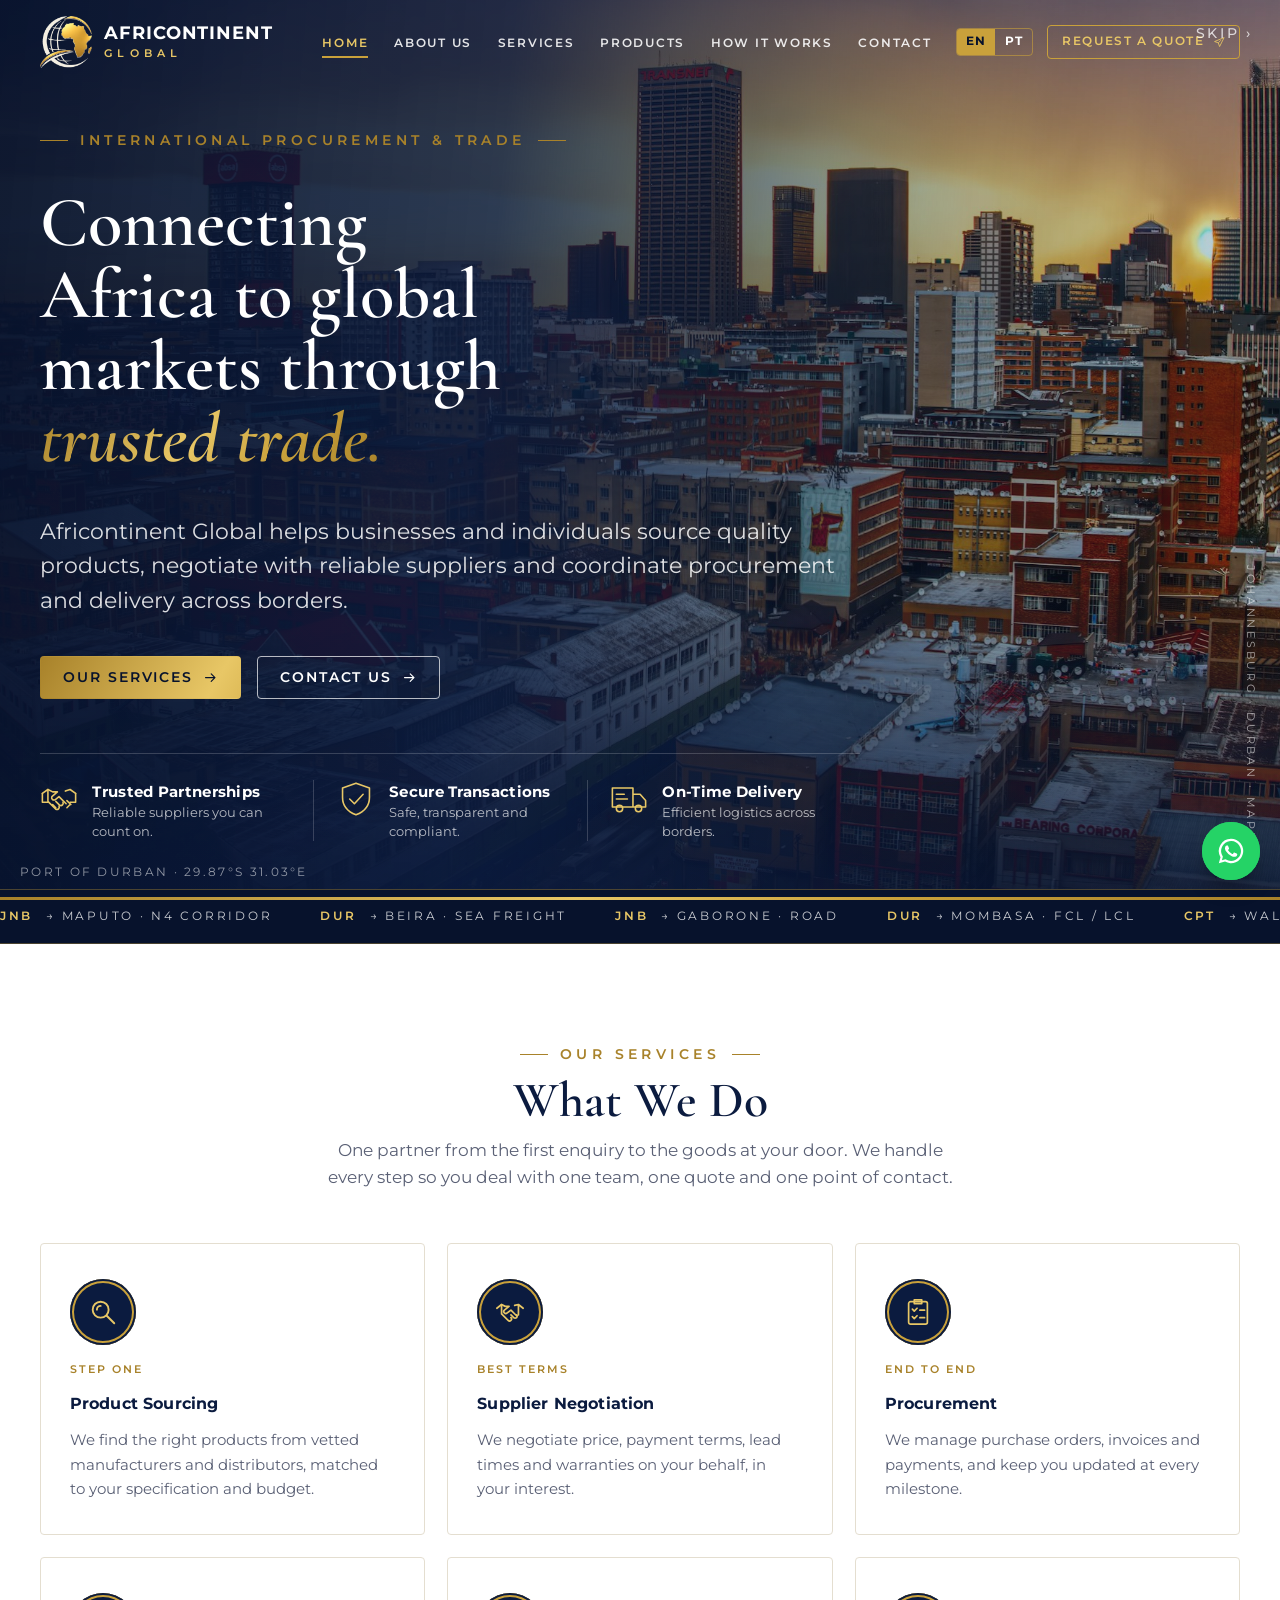
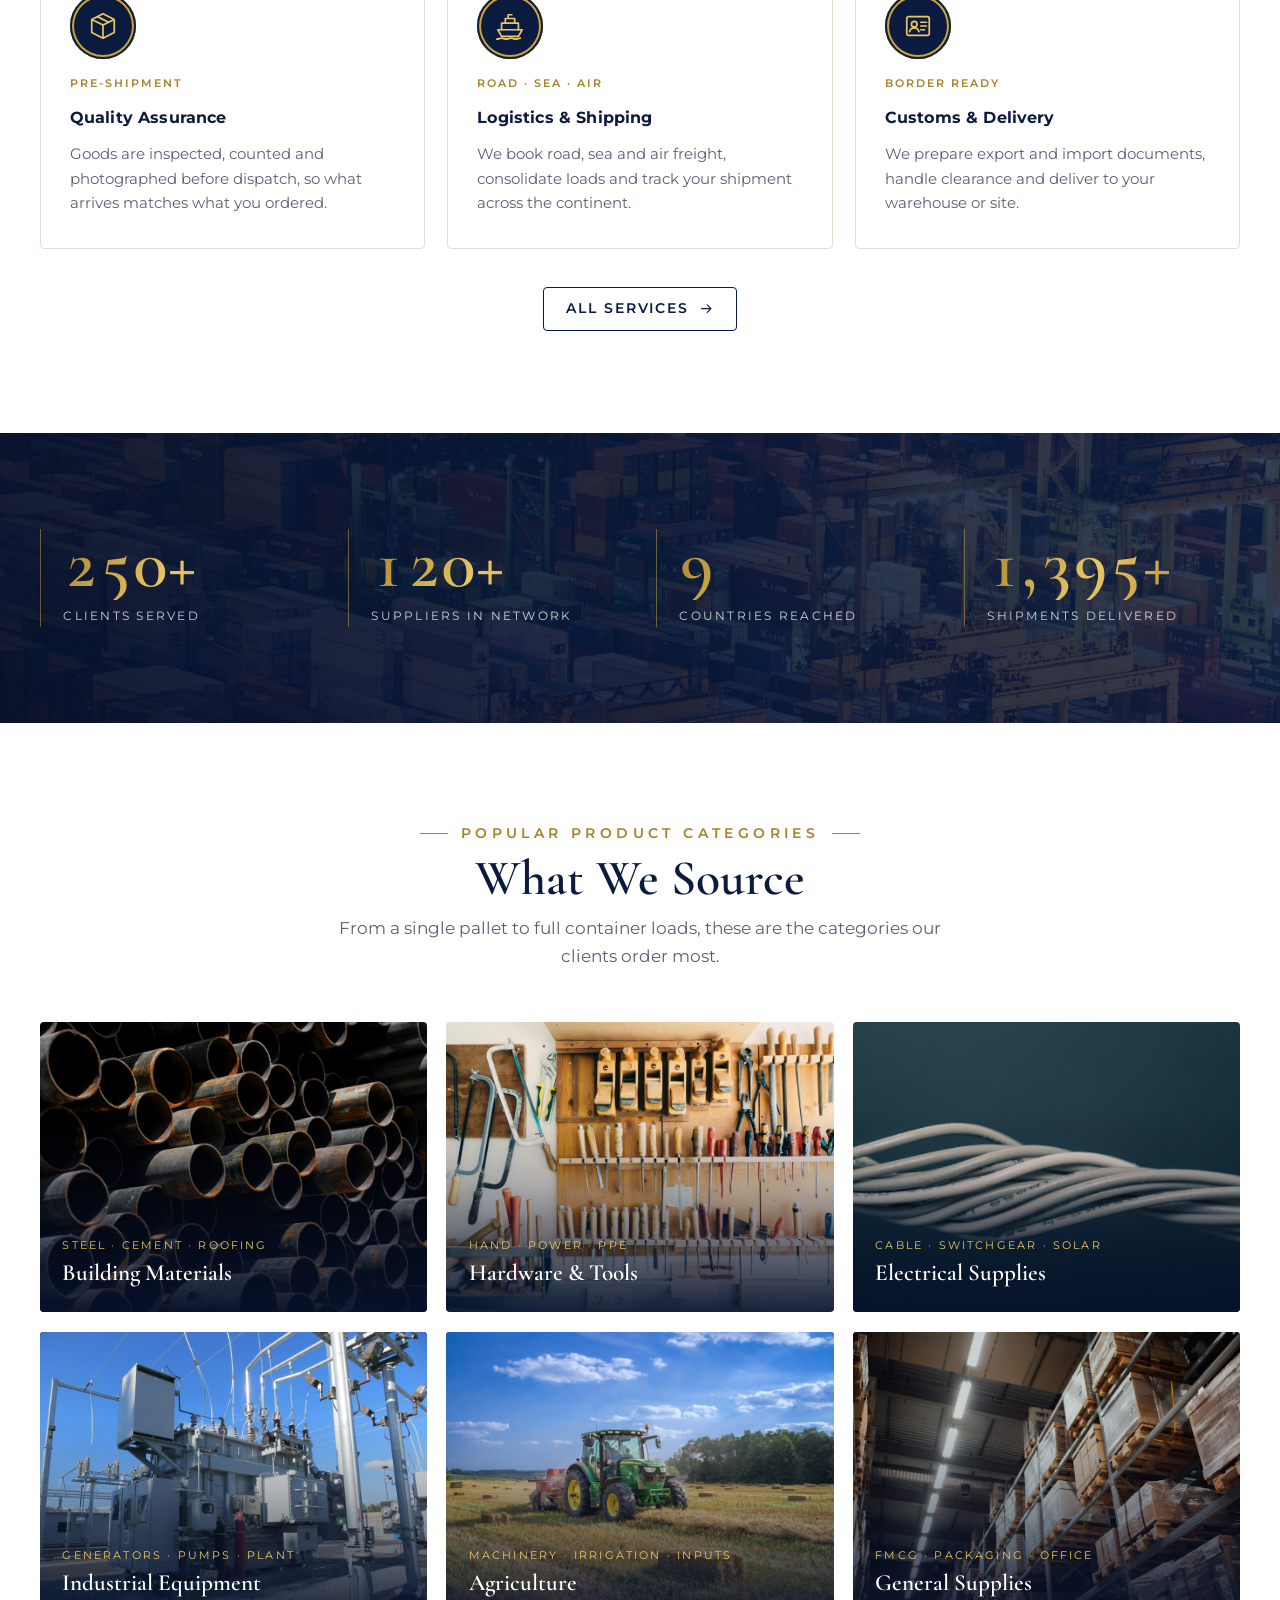
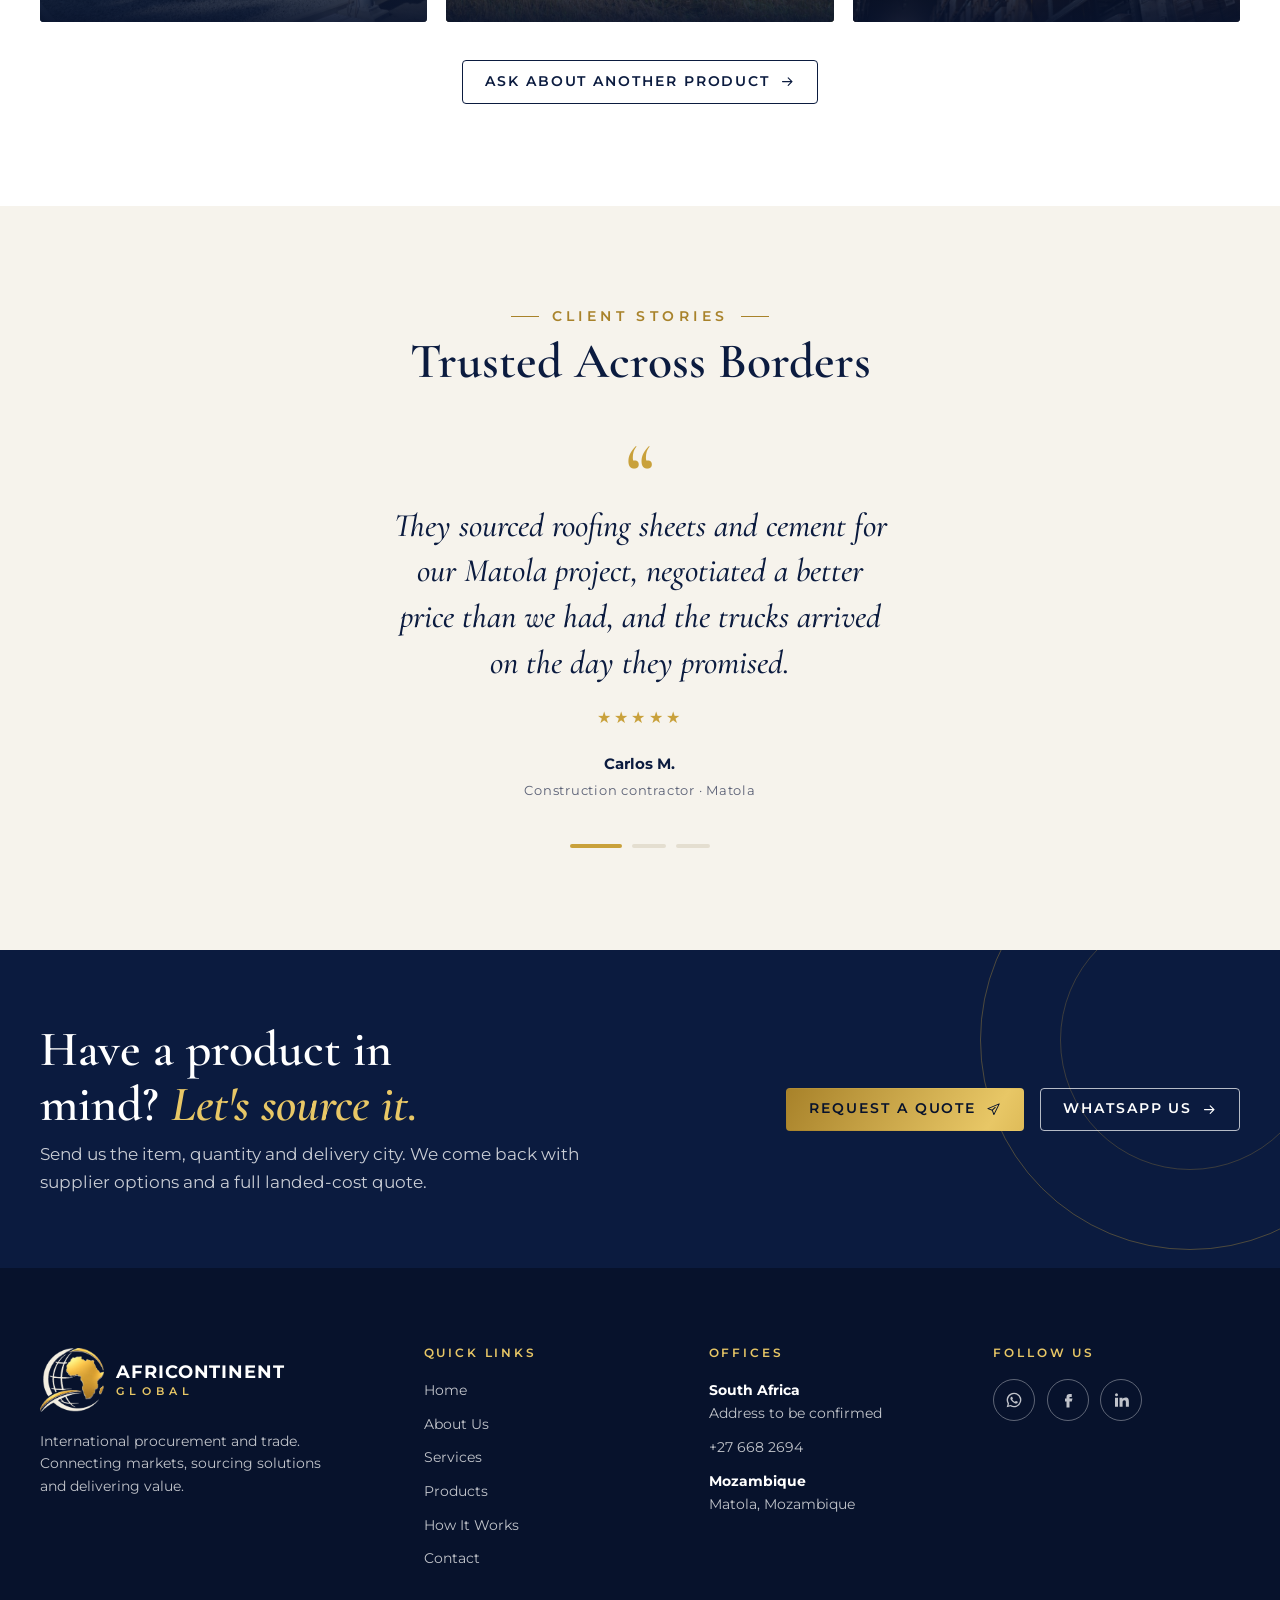
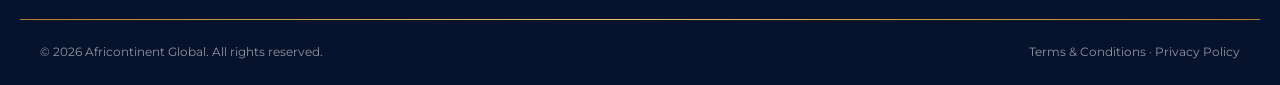
==== index.html @ f53b8ca2 "Initial commit" ====
<!DOCTYPE html>
<html lang="en">
<head>
<meta charset="utf-8">
<meta name="viewport" content="width=device-width, initial-scale=1, viewport-fit=cover">
<title>Africontinent Global | International Procurement & Trade</title>
<meta name="description" content="Africontinent Global – international procurement and trade. We source, negotiate, ship and clear goods across Africa.">
<meta property="og:title" content="Africontinent Global | International Procurement & Trade">
<meta property="og:description" content="Africontinent Global – international procurement and trade. We source, negotiate, ship and clear goods across Africa.">
<meta property="og:image" content="assets/africontinent-logo-full.png">
<meta name="theme-color" content="#0B1B3F">
<link rel="icon" type="image/png" href="assets/globe.png">
<link rel="preconnect" href="https://fonts.googleapis.com"><link rel="preconnect" href="https://fonts.gstatic.com" crossorigin><link rel="stylesheet" href="https://fonts.googleapis.com/css2?family=Cormorant+Garamond:ital,wght@0,500;0,600;0,700;1,500;1,600&family=Montserrat:wght@400;500;600;700&display=swap">
<link rel="stylesheet" href="css/style.css">
</head>
<body>
<!-- ICON SPRITE -->
<svg width="0" height="0" style="position:absolute" aria-hidden="true">
  <defs>
    <symbol id="i-arrow" viewBox="0 0 24 24" fill="none" stroke="currentColor" stroke-width="1.8" stroke-linecap="round" stroke-linejoin="round"><path d="M4 12h15M13 6l6 6-6 6"/></symbol>
    <symbol id="i-send" viewBox="0 0 24 24" fill="none" stroke="currentColor" stroke-width="1.6" stroke-linejoin="round"><path d="M21 3 3 10.5l7 2.5 2.5 7L21 3Z"/><path d="m10 13 5-5"/></symbol>
    <symbol id="i-handshake" viewBox="0 0 48 48" fill="none" stroke="currentColor" stroke-width="2" stroke-linecap="round" stroke-linejoin="round"><path d="M3 17l7-5 6 3h6l-7 6a3 3 0 0 0 4 4l5-4 9 9"/><path d="M45 17l-7-5-6 2"/><path d="M38 31l-4 4M34 26l5 5M10 12v15l10 10a3 3 0 0 0 4-4M16 31l4 4M20 27l5 5a3 3 0 0 0 4-4"/><path d="M3 17v11h7M45 17v11h-7"/></symbol>
    <symbol id="i-shield" viewBox="0 0 48 48" fill="none" stroke="currentColor" stroke-width="2" stroke-linecap="round" stroke-linejoin="round"><path d="M24 4 7 10v12c0 11 7 18 17 22 10-4 17-11 17-22V10L24 4Z"/><path d="m16 24 6 6 11-12"/></symbol>
    <symbol id="i-truck" viewBox="0 0 48 48" fill="none" stroke="currentColor" stroke-width="2" stroke-linecap="round" stroke-linejoin="round"><path d="M3 10h26v24H3zM29 18h9l7 8v8h-16"/><circle cx="12" cy="36" r="4"/><circle cx="36" cy="36" r="4"/><path d="M8 18h10M8 24h14"/></symbol>
    <symbol id="i-search" viewBox="0 0 32 32" fill="none" stroke="currentColor" stroke-width="2" stroke-linecap="round"><circle cx="13.5" cy="13.5" r="8.5"/><path d="m20 20 8 8"/><path d="M9.5 13.5a4 4 0 0 1 4-4"/></symbol>
    <symbol id="i-deal" viewBox="0 0 32 32" fill="none" stroke="currentColor" stroke-width="1.8" stroke-linecap="round" stroke-linejoin="round"><path d="M2 12l5-4 4 2h4l-5 4a2 2 0 0 0 3 3l4-3 6 6"/><path d="M30 12l-5-4-4 1M7 8v10l7 7a2 2 0 0 0 3-3M17 19l3 3a2 2 0 0 0 3-3M25 8v11"/></symbol>
    <symbol id="i-clipboard" viewBox="0 0 32 32" fill="none" stroke="currentColor" stroke-width="1.8" stroke-linecap="round" stroke-linejoin="round"><rect x="6" y="5" width="20" height="24" rx="2"/><path d="M12 3h8v4h-8zM10 13l2 2 3-3M10 21l2 2 3-3M18 14h5M18 22h5"/></symbol>
    <symbol id="i-box" viewBox="0 0 32 32" fill="none" stroke="currentColor" stroke-width="1.8" stroke-linejoin="round"><path d="M16 3 4 9v14l12 6 12-6V9L16 3Z"/><path d="M4 9l12 6 12-6M16 15v14M10 6l12 6"/></symbol>
    <symbol id="i-ship" viewBox="0 0 32 32" fill="none" stroke="currentColor" stroke-width="1.8" stroke-linecap="round" stroke-linejoin="round"><path d="M3 20h26l-4 7H7l-4-7Z"/><path d="M7 20v-7h18v7M11 13V8h10v5M14 8V4h4"/><path d="M2 30c2 0 3-1 5-1s3 1 5 1 3-1 5-1 3 1 5 1 3-1 5-1"/></symbol>
    <symbol id="i-customs" viewBox="0 0 32 32" fill="none" stroke="currentColor" stroke-width="1.8" stroke-linecap="round" stroke-linejoin="round"><rect x="4" y="6" width="24" height="20" rx="2"/><circle cx="12" cy="14" r="3"/><path d="M7 22c1-3 3-4 5-4s4 1 5 4M19 12h6M19 16h6M19 20h4"/></symbol>
    <symbol id="i-chat" viewBox="0 0 32 32" fill="none" stroke="currentColor" stroke-width="1.8" stroke-linejoin="round"><path d="M5 6h22v15H14l-6 5v-5H5z"/><circle cx="11" cy="13.5" r="1" fill="currentColor"/><circle cx="16" cy="13.5" r="1" fill="currentColor"/><circle cx="21" cy="13.5" r="1" fill="currentColor"/></symbol>
    <symbol id="i-check" viewBox="0 0 32 32" fill="none" stroke="currentColor" stroke-width="1.8" stroke-linecap="round" stroke-linejoin="round"><path d="M16 3 4 9v14l12 6 12-6V9L16 3Z"/><path d="M4 9l12 6 12-6M16 15v14"/><circle cx="24" cy="24" r="5" fill="#0B1B3F"/><path d="m21.5 24 2 2 3-3.5"/></symbol>
    <symbol id="i-pin" viewBox="0 0 32 32" fill="none" stroke="currentColor" stroke-width="1.8" stroke-linejoin="round"><path d="M16 29s-9-8.5-9-16a9 9 0 0 1 18 0c0 7.5-9 16-9 16Z"/><circle cx="16" cy="13" r="3.5"/></symbol>
    <symbol id="i-people" viewBox="0 0 32 32" fill="none" stroke="currentColor" stroke-width="1.8" stroke-linecap="round"><circle cx="11" cy="11" r="4"/><circle cx="22" cy="12" r="3"/><path d="M3 26c1-5 4-7 8-7s7 2 8 7M19 19c4 0 7 2 8 6"/></symbol>
    <symbol id="i-globe" viewBox="0 0 32 32" fill="none" stroke="currentColor" stroke-width="1.8"><circle cx="16" cy="16" r="12"/><path d="M4 16h24M16 4c4 4 5 8 5 12s-1 8-5 12c-4-4-5-8-5-12s1-8 5-12Z"/></symbol>
    <symbol id="i-award" viewBox="0 0 32 32" fill="none" stroke="currentColor" stroke-width="1.8" stroke-linejoin="round"><circle cx="16" cy="12" r="8"/><path d="m11 18-3 11 8-4 8 4-3-11"/><path d="m13 12 2 2 4-4"/></symbol>
    <symbol id="i-phone" viewBox="0 0 32 32" fill="none" stroke="currentColor" stroke-width="1.8" stroke-linejoin="round"><path d="M7 4h5l2 7-3 2a16 16 0 0 0 8 8l2-3 7 2v5a3 3 0 0 1-3 3C14 28 4 18 4 7a3 3 0 0 1 3-3Z"/></symbol>
    <symbol id="i-mail" viewBox="0 0 32 32" fill="none" stroke="currentColor" stroke-width="1.8" stroke-linejoin="round"><rect x="4" y="7" width="24" height="18" rx="2"/><path d="m4 9 12 9 12-9"/></symbol>
    <symbol id="i-up" viewBox="0 0 24 24" fill="none" stroke="currentColor" stroke-width="2" stroke-linecap="round" stroke-linejoin="round"><path d="M12 19V5M6 11l6-6 6 6"/></symbol>
    <symbol id="i-wa" viewBox="0 0 32 32" fill="currentColor"><path d="M16 3a13 13 0 0 0-11.2 19.6L3 29l6.6-1.7A13 13 0 1 0 16 3Zm0 23.6a10.6 10.6 0 0 1-5.4-1.5l-.4-.2-3.9 1 1-3.8-.2-.4A10.6 10.6 0 1 1 16 26.6Zm5.8-7.9c-.3-.2-1.9-.9-2.2-1s-.5-.2-.7.2-.8 1-1 1.2-.4.2-.7 0a8.7 8.7 0 0 1-4.3-3.8c-.3-.6.3-.5 1-1.7.1-.2 0-.4 0-.6l-1-2.4c-.3-.6-.5-.5-.7-.5h-.6a1.2 1.2 0 0 0-.9.4 3.6 3.6 0 0 0-1.1 2.7 6.3 6.3 0 0 0 1.3 3.3 14.4 14.4 0 0 0 5.5 4.9c2 .9 2.8.9 3.9.8a3.3 3.3 0 0 0 2.1-1.5 2.7 2.7 0 0 0 .2-1.5c-.1-.2-.3-.3-.6-.5Z"/></symbol>
    <symbol id="i-fb" viewBox="0 0 24 24" fill="currentColor"><path d="M14 8h3V4h-3a4 4 0 0 0-4 4v2H8v4h2v8h4v-8h3l1-4h-4V8.5c0-.3.2-.5.5-.5Z"/></symbol>
    <symbol id="i-in" viewBox="0 0 24 24" fill="currentColor"><path d="M4 9h4v12H4zM6 3a2 2 0 1 1 0 4 2 2 0 0 1 0-4Zm4 6h4v1.7c.6-1 2-2 4-2 4 0 4.5 2.6 4.5 6V21h-4v-5.6c0-1.4 0-3.2-2-3.2s-2.4 1.5-2.4 3.1V21h-4z"/></symbol>
  </defs>
</svg>

<!-- =================== 1. WELCOME INTRO =================== -->
<div class="intro" id="intro" role="dialog" aria-label="Welcome to Africontinent Global">
  <div class="intro-panel left" aria-hidden="true">
    <div class="photo"><img src="assets/images/intro-cargo-ship-dusk.jpg" alt=""></div>
  </div>
  <div class="intro-panel right" aria-hidden="true">
    <div class="photo"><img src="assets/images/intro-cargo-ship-dusk.jpg" alt=""></div>
  </div>

  <button class="intro-skip" id="introSkip" type="button">Skip ›</button>

  <div class="intro-content">
    <img class="intro-emblem" src="assets/globe-light.png" alt="Africontinent Global emblem">
    <div class="intro-word" id="introWord" aria-label="Africontinent">AFRICONTINENT</div>
    <div class="intro-global"><b>GLOBAL</b></div>
    <p class="intro-tag">Connecting Markets<i>|</i>Sourcing Solutions<i>|</i>Delivering Value</p>
    <button class="btn btn-gold" id="introEnter" type="button"><span data-i18n="enter">Enter Site</span><svg><use href="#i-arrow"/></svg></button>
  </div>

  <div class="intro-meta">Port of Durban · 29.87°S 31.03°E</div>
  <div class="intro-progress"><span></span></div>
</div>

<!-- =================== 2. HEADER =================== -->
<header class="site-header" id="header">
  <div class="wrap nav">
    <a class="brand" href="index.html" aria-label="Africontinent Global home">
      <img src="assets/globe-light.png" alt="">
      <span class="brand-text"><strong>AFRICONTINENT</strong><small>GLOBAL</small></span>
    </a>
    <ul class="nav-links">
      <li><a href="index.html" data-i18n="nav_home">Home</a></li>
      <li><a href="about.html" data-i18n="nav_about">About Us</a></li>
      <li><a href="services.html" data-i18n="nav_services">Services</a></li>
      <li><a href="products.html" data-i18n="nav_products">Products</a></li>
      <li><a href="how-it-works.html" data-i18n="nav_how">How It Works</a></li>
      <li><a href="contact.html" data-i18n="nav_contact">Contact</a></li>
    </ul>
    <div class="nav-actions">
      <div class="lang" role="group" aria-label="Language">
        <button type="button" class="on" data-lang="en">EN</button>
        <button type="button" data-lang="pt">PT</button>
      </div>
      <a href="contact.html" class="btn btn-outline-gold btn-quote"><span data-i18n="quote">Request a Quote</span><svg><use href="#i-send"/></svg></a>
      <button class="burger" id="burger" type="button" aria-label="Open menu" aria-expanded="false" aria-controls="mobileMenu"><span></span><span></span><span></span></button>
    </div>
  </div>
</header>

<nav class="mobile-menu" id="mobileMenu" aria-label="Mobile">
  <ul>
    <li><a href="index.html" data-i18n="nav_home">Home</a></li>
    <li><a href="about.html" data-i18n="nav_about">About Us</a></li>
    <li><a href="services.html" data-i18n="nav_services">Services</a></li>
    <li><a href="products.html" data-i18n="nav_products">Products</a></li>
    <li><a href="how-it-works.html" data-i18n="nav_how">How It Works</a></li>
    <li><a href="contact.html" data-i18n="nav_contact">Contact</a></li>
  </ul>
  <div class="mm-foot">
    <div class="lang" role="group" aria-label="Language">
      <button type="button" class="on" data-lang="en">EN</button>
      <button type="button" data-lang="pt">PT</button>
    </div>
    <a href="contact.html" class="btn btn-gold"><span data-i18n="quote">Request a Quote</span><svg><use href="#i-send"/></svg></a>
  </div>
</nav>

<main>
<!-- =================== 3. HERO =================== -->
<section class="hero" id="home">
  <div class="hero-bg photo"><img id="heroImg" src="assets/images/johannesburg-skyline.jpg" alt="Johannesburg skyline at golden hour" fetchpriority="high"></div>
  <div class="wrap hero-inner">
    <span class="eyebrow reveal" data-i18n="hero_eyebrow">International Procurement &amp; Trade</span>
    <h1 class="reveal" data-i18n-html="hero_title">Connecting Africa to global markets through <em>trusted trade.</em></h1>
    <p class="hero-lede reveal" data-i18n="hero_lede">Africontinent Global helps businesses and individuals source quality products, negotiate with reliable suppliers and coordinate procurement and delivery across borders.</p>
    <div class="hero-cta reveal">
      <a href="services.html" class="btn btn-gold"><span data-i18n="btn_services">Our Services</span><svg><use href="#i-arrow"/></svg></a>
      <a href="contact.html" class="btn btn-outline-light"><span data-i18n="btn_contact">Contact Us</span><svg><use href="#i-arrow"/></svg></a>
    </div>
    <div class="trust reveal">
      <div><svg><use href="#i-handshake"/></svg><p><strong data-i18n="t1">Trusted Partnerships</strong><span data-i18n="t1d">Reliable suppliers you can count on.</span></p></div>
      <div><svg><use href="#i-shield"/></svg><p><strong data-i18n="t2">Secure Transactions</strong><span data-i18n="t2d">Safe, transparent and compliant.</span></p></div>
      <div><svg><use href="#i-truck"/></svg><p><strong data-i18n="t3">On-Time Delivery</strong><span data-i18n="t3d">Efficient logistics across borders.</span></p></div>
    </div>
  </div>
  <div class="hero-coords">Johannesburg · Durban · Maputo</div>
</section>

<div class="ticker" aria-hidden="true">
  <div class="ticker-track">
    <span><b>JNB</b> → Maputo · N4 Corridor</span><span><b>DUR</b> → Beira · Sea freight</span><span><b>JNB</b> → Gaborone · Road</span><span><b>DUR</b> → Mombasa · FCL / LCL</span><span><b>CPT</b> → Walvis Bay · Coastal</span><span><b>JNB</b> → Lusaka · Beitbridge</span><span><b>Incoterms</b> FOB · CIF · DAP · DDP</span>
    <span><b>JNB</b> → Maputo · N4 Corridor</span><span><b>DUR</b> → Beira · Sea freight</span><span><b>JNB</b> → Gaborone · Road</span><span><b>DUR</b> → Mombasa · FCL / LCL</span><span><b>CPT</b> → Walvis Bay · Coastal</span><span><b>JNB</b> → Lusaka · Beitbridge</span><span><b>Incoterms</b> FOB · CIF · DAP · DDP</span>
  </div>
</div>

<!-- =================== 4. SERVICES =================== -->
<section class="section" id="services">
  <div class="wrap">
    <div class="section-head reveal">
      <span class="eyebrow" data-i18n="svc_eyebrow">Our Services</span>
      <h2 data-i18n="svc_title">What We Do</h2>
      <p data-i18n="svc_lede">One partner from the first enquiry to the goods at your door. We handle every step so you deal with one team, one quote and one point of contact.</p>
    </div>
    <div class="services-grid">
      <article class="service reveal"><div class="icon-ring"><svg><use href="#i-search"/></svg></div><span class="tag">Step one</span><h3 data-i18n="s1">Product Sourcing</h3><p data-i18n="s1d">We find the right products from vetted manufacturers and distributors, matched to your specification and budget.</p></article>
      <article class="service reveal"><div class="icon-ring"><svg><use href="#i-deal"/></svg></div><span class="tag">Best terms</span><h3 data-i18n="s2">Supplier Negotiation</h3><p data-i18n="s2d">We negotiate price, payment terms, lead times and warranties on your behalf, in your interest.</p></article>
      <article class="service reveal"><div class="icon-ring"><svg><use href="#i-clipboard"/></svg></div><span class="tag">End to end</span><h3 data-i18n="s3">Procurement</h3><p data-i18n="s3d">We manage purchase orders, invoices and payments, and keep you updated at every milestone.</p></article>
      <article class="service reveal"><div class="icon-ring"><svg><use href="#i-box"/></svg></div><span class="tag">Pre-shipment</span><h3 data-i18n="s4">Quality Assurance</h3><p data-i18n="s4d">Goods are inspected, counted and photographed before dispatch, so what arrives matches what you ordered.</p></article>
      <article class="service reveal"><div class="icon-ring"><svg><use href="#i-ship"/></svg></div><span class="tag">Road · Sea · Air</span><h3 data-i18n="s5">Logistics &amp; Shipping</h3><p data-i18n="s5d">We book road, sea and air freight, consolidate loads and track your shipment across the continent.</p></article>
      <article class="service reveal"><div class="icon-ring"><svg><use href="#i-customs"/></svg></div><span class="tag">Border ready</span><h3 data-i18n="s6">Customs &amp; Delivery</h3><p data-i18n="s6d">We prepare export and import documents, handle clearance and deliver to your warehouse or site.</p></article>
    </div>
  <div class="section-more reveal"><a href="services.html" class="btn btn-outline-navy"><span data-i18n="all_services">All Services</span><svg><use href="#i-arrow"/></svg></a></div>
  </div>
</section>

<!-- =================== 7. STATS =================== -->
<section class="stats on-dark">
  <div class="photo"><img loading="lazy" src="assets/images/aerial-containers.jpg" alt=""></div>
  <div class="wrap stats-grid">
    <div class="stat reveal"><b data-count="250" data-suffix="+">250+</b><span data-i18n="st1">Clients served</span></div>
    <div class="stat reveal"><b data-count="120" data-suffix="+">120+</b><span data-i18n="st2">Suppliers in network</span></div>
    <div class="stat reveal"><b data-count="9">9</b><span data-i18n="st3">Countries reached</span></div>
    <div class="stat reveal"><b data-count="1400" data-suffix="+">1,400+</b><span data-i18n="st4">Shipments delivered</span></div>
  </div>
</section>

<!-- =================== 6. PRODUCTS =================== -->
<section class="section" id="products">
  <div class="wrap">
    <div class="section-head reveal">
      <span class="eyebrow" data-i18n="prod_eyebrow">Popular Product Categories</span>
      <h2 data-i18n="prod_title">What We Source</h2>
      <p data-i18n="prod_lede">From a single pallet to full container loads, these are the categories our clients order most.</p>
    </div>
    <div class="products-grid">
      <a href="contact.html?product=Building+Materials" class="product reveal" data-product="Building Materials"><div class="photo"><img loading="lazy" src="assets/images/building-materials-steel-pipes.jpg" alt="Stack of steel pipes"></div><div class="product-label"><span class="hs">Steel · Cement · Roofing</span><h3 data-i18n="p1">Building Materials</h3><span class="more"><span data-i18n="view">View products</span> →</span></div></a>
      <a href="contact.html?product=Hardware+%26+Tools" class="product reveal" data-product="Hardware &amp; Tools"><div class="photo"><img loading="lazy" src="assets/images/hardware-tools.jpg" alt="Hand tools hanging on a workshop rack"></div><div class="product-label"><span class="hs">Hand · Power · PPE</span><h3 data-i18n="p2">Hardware &amp; Tools</h3><span class="more"><span data-i18n="view">View products</span> →</span></div></a>
      <a href="contact.html?product=Electrical+Supplies" class="product reveal" data-product="Electrical Supplies"><div class="photo"><img loading="lazy" src="assets/images/electrical-cable.jpg" alt="Rolled electrical cable"></div><div class="product-label"><span class="hs">Cable · Switchgear · Solar</span><h3 data-i18n="p3">Electrical Supplies</h3><span class="more"><span data-i18n="view">View products</span> →</span></div></a>
      <a href="contact.html?product=Industrial+Equipment" class="product reveal" data-product="Industrial Equipment"><div class="photo"><img loading="lazy" src="assets/images/industrial-transformer.jpg" alt="Electrical transformer in a substation"></div><div class="product-label"><span class="hs">Generators · Pumps · Plant</span><h3 data-i18n="p4">Industrial Equipment</h3><span class="more"><span data-i18n="view">View products</span> →</span></div></a>
      <a href="contact.html?product=Agriculture" class="product reveal" data-product="Agriculture"><div class="photo"><img loading="lazy" src="assets/images/agriculture-tractor.jpg" alt="Green tractor in a grass field"></div><div class="product-label"><span class="hs">Machinery · Irrigation · Inputs</span><h3 data-i18n="p5">Agriculture</h3><span class="more"><span data-i18n="view">View products</span> →</span></div></a>
      <a href="contact.html?product=General+Supplies" class="product reveal" data-product="General Supplies"><div class="photo"><img loading="lazy" src="assets/images/general-supplies-warehouse.jpg" alt="Cardboard boxes on warehouse racks"></div><div class="product-label"><span class="hs">FMCG · Packaging · Office</span><h3 data-i18n="p6">General Supplies</h3><span class="more"><span data-i18n="view">View products</span> →</span></div></a>
    </div>
    <div class="products-cta reveal"><a href="contact.html" class="btn btn-outline-navy"><span data-i18n="more_products">Ask About Another Product</span><svg><use href="#i-arrow"/></svg></a></div>
  </div>
</section>

<!-- =================== 9. TESTIMONIALS =================== -->
<section class="section testimonials">
  <div class="wrap">
    <div class="section-head reveal">
      <span class="eyebrow" data-i18n="test_eyebrow">Client Stories</span>
      <h2 data-i18n="test_title">Trusted Across Borders</h2>
    </div>
    <div class="slider reveal" id="slider" aria-roledescription="carousel">
      <div class="slides" id="slides">
        <div class="slide"><span class="quote-mark">“</span><blockquote>They sourced roofing sheets and cement for our Matola project, negotiated a better price than we had, and the trucks arrived on the day they promised.</blockquote><span class="stars" aria-label="5 out of 5">★★★★★</span><p class="who"><b>Carlos M.</b><span>Construction contractor · Matola</span></p></div>
        <div class="slide"><span class="quote-mark">“</span><blockquote>Customs used to be our biggest headache. Africontinent handled every document and our generators cleared the border without a single delay.</blockquote><span class="stars" aria-label="5 out of 5">★★★★★</span><p class="who"><b>Thandiwe N.</b><span>Operations manager · Gaborone</span></p></div>
        <div class="slide"><span class="quote-mark">“</span><blockquote>Clear quotes, photos before dispatch and a real person on WhatsApp whenever I asked. That is why we keep ordering through them.</blockquote><span class="stars" aria-label="5 out of 5">★★★★★</span><p class="who"><b>Ana P.</b><span>Retail owner · Maputo</span></p></div>
      </div>
      <div class="dots" id="dots" role="tablist" aria-label="Choose testimonial"></div>
    </div>
  </div>
</section>

<section class="cta-band">
  <div class="wrap cta-inner">
    <div class="reveal">
      <h2 data-i18n-html="cta_t">Have a product in mind? <em>Let's source it.</em></h2>
      <p data-i18n="cta_l">Send us the item, quantity and delivery city. We come back with supplier options and a full landed-cost quote.</p>
    </div>
    <div class="cta-actions reveal">
      <a href="contact.html" class="btn btn-gold"><span data-i18n="quote">Request a Quote</span><svg><use href="#i-send"/></svg></a>
      <a href="https://wa.me/27620054157" target="_blank" rel="noopener" class="btn btn-outline-light"><span>WhatsApp Us</span><svg><use href="#i-arrow"/></svg></a>
    </div>
  </div>
</section>
</main>

<!-- =================== 11. FOOTER =================== -->
<footer class="footer">
  <div class="wrap footer-grid">
    <div class="footer-about">
      <a class="brand" href="index.html"><img src="assets/globe-light.png" alt=""><span class="brand-text"><strong>AFRICONTINENT</strong><small>GLOBAL</small></span></a>
      <p data-i18n="ft_about">International procurement and trade. Connecting markets, sourcing solutions and delivering value.</p>
    </div>
    <div>
      <h4 data-i18n="ft_links">Quick Links</h4>
      <ul><li><a href="index.html" data-i18n="nav_home">Home</a></li><li><a href="about.html" data-i18n="nav_about">About Us</a></li><li><a href="services.html" data-i18n="nav_services">Services</a></li><li><a href="products.html" data-i18n="nav_products">Products</a></li><li><a href="how-it-works.html" data-i18n="nav_how">How It Works</a></li><li><a href="contact.html" data-i18n="nav_contact">Contact</a></li></ul>
    </div>
    <div>
      <h4 data-i18n="ft_offices">Offices</h4>
      <ul><li><b style="color:#fff">South Africa</b><br>Address to be confirmed</li> <li>+27 668 2694</li><li><b style="color:#fff">Mozambique</b><br>Matola, Mozambique</li></ul>
    </div>
    <div>
      <h4 data-i18n="ft_follow">Follow Us</h4>
      <div class="socials">
        <a href="https://wa.me/27620054157" target="_blank" rel="noopener" aria-label="WhatsApp"><svg><use href="#i-wa"/></svg></a>
        <a href="https://facebook.com" target="_blank" rel="noopener" aria-label="Facebook"><svg><use href="#i-fb"/></svg></a>
        <a href="https://linkedin.com" target="_blank" rel="noopener" aria-label="LinkedIn"><svg><use href="#i-in"/></svg></a>
      </div>
    </div>
  </div>
  <div class="wrap footer-bar">
    <span>© 2026 Africontinent Global. All rights reserved.</span>
    <span><a href="index.html">Terms &amp; Conditions</a> · <a href="index.html">Privacy Policy</a></span>
  </div>
</footer>

<a class="wa-float" href="https://wa.me/27716682694" target="_blank" rel="noopener" aria-label="Chat on WhatsApp"><svg><use href="#i-wa"/></svg></a>
<button class="to-top" id="toTop" type="button" aria-label="Back to top"><svg><use href="#i-up"/></svg></button>
<div class="toast" id="toast" role="status" aria-live="polite"><svg><use href="#i-shield"/></svg><span id="toastText">Thank you. Your enquiry is ready.</span></div>

<script src="js/main.js"></script>
</body>
</html>
---- css/style.css ----
/* Layout: full-bleed navy & ivory bands, 1200px content column, gold used as the only accent. */
:root {
  --navy: #0B1B3F;
  --navy-deep: #07122C;
  --navy-soft: #142a5c;
  --gold: #C9A13B;
  --gold-hi: #E8C766;
  --gold-lo: #A8822A;
  --ivory: #F6F3EC;
  --white: #FFFFFF;
  --ink: #1B2440;
  --muted: #5A6075;
  --line: #E4DED0;
  --gold-grad: linear-gradient(120deg, #A8822A 0%, #E8C766 45%, #C9A13B 70%, #A8822A 100%);

  --f-display: "Cormorant Garamond", "Playfair Display", Georgia, "Times New Roman", serif;
  --f-body: "Montserrat", "Segoe UI", Helvetica, Arial, sans-serif;

  --step--1: clamp(0.78rem, 0.75rem + 0.15vw, 0.86rem);
  --step-0: clamp(0.95rem, 0.9rem + 0.2vw, 1.05rem);
  --step-1: clamp(1.15rem, 1.05rem + 0.4vw, 1.35rem);
  --step-2: clamp(1.5rem, 1.25rem + 1vw, 2.1rem);
  --step-3: clamp(2rem, 1.5rem + 2vw, 3.1rem);
  --step-4: clamp(2.5rem, 1.7rem + 3.4vw, 4.6rem);

  --radius: 4px;
  --shadow: 0 18px 40px -22px rgba(7, 18, 44, 0.45);
  --header-h: 84px;
  color-scheme: light;
}

*, *::before, *::after { box-sizing: border-box; }
html { scroll-behavior: smooth; scroll-padding-top: var(--header-h); }
body {
  margin: 0;
  background: var(--white);
  color: var(--ink);
  font-family: var(--f-body);
  font-size: var(--step-0);
  line-height: 1.65;
  -webkit-font-smoothing: antialiased;
  overflow-x: hidden;
}
body.locked { overflow: hidden; }
img { max-width: 100%; display: block; }
a { color: inherit; }
h1, h2, h3 { text-wrap: balance; margin: 0; }
p { margin: 0; }
:focus-visible { outline: 2px solid var(--gold-hi); outline-offset: 3px; }

.wrap {
  width: 100%;
  max-width: 1240px;
  margin-inline: auto;
  padding-left: max(20px, env(safe-area-inset-left, 0px));
  padding-right: max(20px, env(safe-area-inset-right, 0px));
}

/* ---------- Photo layer with graceful fallback ---------- */
.photo { position: relative; overflow: hidden; background: var(--navy-soft) radial-gradient(120% 90% at 70% 20%, #1d3a78 0%, var(--navy) 60%, var(--navy-deep) 100%); }
.photo > img { width: 100%; height: 100%; object-fit: cover; }
.photo > img.failed { visibility: hidden; }

/* ---------- Buttons ---------- */
.btn {
  display: inline-flex; align-items: center; gap: 0.7em;
  padding: 0.95em 1.6em;
  font: 600 var(--step--1)/1 var(--f-body);
  letter-spacing: 0.14em; text-transform: uppercase; text-decoration: none;
  border: 1px solid transparent; border-radius: var(--radius);
  cursor: pointer; position: relative; overflow: hidden;
  transition: transform .25s ease, background-color .25s ease, color .25s ease, border-color .25s ease;
}
.btn svg { width: 1.1em; height: 1.1em; transition: transform .25s ease; }
.btn:hover svg { transform: translateX(4px); }
.btn-gold { background: var(--gold-grad); background-size: 200% 100%; color: var(--navy-deep); }
.btn-gold::after {
  content: ""; position: absolute; inset: 0;
  background: linear-gradient(110deg, transparent 30%, rgba(255,255,255,.55) 50%, transparent 70%);
  transform: translateX(-120%); transition: transform .7s ease;
}
.btn-gold:hover::after { transform: translateX(120%); }
.btn-gold:hover { transform: translateY(-2px); }
.btn-outline-light { border-color: rgba(255,255,255,.7); color: var(--white); background: transparent; }
.btn-outline-light:hover { background: var(--white); color: var(--navy); }
.btn-outline-gold { border-color: var(--gold); color: var(--gold-hi); background: transparent; }
.btn-outline-gold:hover { background: var(--gold); color: var(--navy-deep); }
.btn-outline-navy { border-color: var(--navy); color: var(--navy); background: transparent; }
.btn-outline-navy:hover { background: var(--navy); color: var(--white); }

/* ---------- Eyebrows & section heads ---------- */
.eyebrow {
  display: inline-flex; align-items: center; gap: 0.9em;
  font: 600 var(--step--1)/1.2 var(--f-body);
  letter-spacing: 0.32em; text-transform: uppercase; color: var(--gold-lo);
}
.eyebrow::before, .eyebrow::after { content: ""; width: 28px; height: 1px; background: currentColor; }
.section-head { text-align: center; display: grid; justify-items: center; gap: 0.6rem; margin-bottom: clamp(2rem, 4vw, 3.2rem); }
.section-head h2 { font: 600 var(--step-3)/1.1 var(--f-display); color: var(--navy); }
.section-head p { color: var(--muted); max-width: 58ch; }
.section { padding-block: clamp(4rem, 8vw, 6.5rem); }
.on-dark .eyebrow { color: var(--gold-hi); }
.on-dark h2 { color: var(--white); }

/* =========================================================
   1. WELCOME INTRO
   ========================================================= */
.intro {
  position: fixed; inset: 0; z-index: 200;
  display: grid; place-items: center;
  color: var(--white); text-align: center;
  padding: max(24px, env(safe-area-inset-top, 0px)) max(20px, env(safe-area-inset-right, 0px)) max(24px, env(safe-area-inset-bottom, 0px)) max(20px, env(safe-area-inset-left, 0px));
}
.intro[hidden] { display: none !important; }
.intro-panel { position: absolute; top: 0; bottom: 0; width: 50.5%; overflow: hidden; transition: transform 1.1s cubic-bezier(.77,0,.18,1); }
.intro-panel.left { left: 0; }
.intro-panel.right { right: 0; }
.intro-panel .photo { position: absolute; top: 0; bottom: 0; width: 200vw; max-width: none; }
.intro-panel.left .photo { left: 0; }
.intro-panel.right .photo { right: 0; }
.intro-panel .photo > img { animation: kenburns 9s ease-out forwards; }
.intro-panel .photo::after { content: ""; position: absolute; inset: 0; background: linear-gradient(180deg, rgba(7,18,44,.72) 0%, rgba(7,18,44,.55) 45%, rgba(7,18,44,.92) 100%); }
.intro-panel.right::before { content: ""; position: absolute; left: 0; top: 0; bottom: 0; width: 1px; background: var(--gold-grad); z-index: 2; opacity: 0; transition: opacity .3s; }
.intro.leaving .intro-panel.right::before { opacity: 1; }
.intro.leaving .intro-panel.left { transform: translateX(-101%); }
.intro.leaving .intro-panel.right { transform: translateX(101%); }
.intro.leaving .intro-content { opacity: 0; transform: scale(.96); }
@keyframes kenburns { from { transform: scale(1.16) translate(1%, 1%); } to { transform: scale(1) translate(0, 0); } }

.intro-content { position: relative; z-index: 3; display: grid; justify-items: center; gap: 1.1rem; transition: opacity .5s ease, transform .5s ease; max-width: 100%; }
.intro-emblem { width: clamp(110px, 22vw, 170px); opacity: 0; transform: scale(.7) rotate(-14deg); animation: emblemIn 1.2s .2s cubic-bezier(.2,.8,.2,1) forwards; filter: drop-shadow(0 12px 30px rgba(0,0,0,.45)); }
@keyframes emblemIn { to { opacity: 1; transform: none; } }
.intro-word { font: 700 clamp(1.9rem, 1rem + 5.4vw, 4.4rem)/1 var(--f-body); letter-spacing: 0.06em; display: flex; flex-wrap: wrap; justify-content: center; }
.intro-word span { opacity: 0; transform: translateY(18px); display: inline-block; animation: letterIn .55s cubic-bezier(.2,.8,.2,1) forwards; }
@keyframes letterIn { to { opacity: 1; transform: none; } }
.intro-global { display: flex; align-items: center; gap: 1rem; width: min(620px, 100%); opacity: 0; animation: fadeIn .8s 1.9s forwards; }
.intro-global::before, .intro-global::after { content: ""; flex: 1; height: 1px; background: var(--gold-grad); }
.intro-global b { font: 600 clamp(1.1rem, .8rem + 1.6vw, 1.9rem)/1 var(--f-body); letter-spacing: 0.55em; margin-right: -0.55em; background: var(--gold-grad); -webkit-background-clip: text; background-clip: text; color: transparent; }
.intro-tag { font-size: var(--step--1); letter-spacing: 0.26em; text-transform: uppercase; color: rgba(255,255,255,.82); opacity: 0; animation: fadeIn .8s 2.3s forwards; }
.intro-tag i { font-style: normal; color: var(--gold-hi); padding-inline: .5em; }
.intro .btn { margin-top: 1rem; opacity: 0; animation: fadeIn .8s 2.6s forwards; }
@keyframes fadeIn { to { opacity: 1; } }
.intro-progress { position: absolute; left: 0; bottom: 0; height: 3px; width: 100%; z-index: 4; background: rgba(255,255,255,.08); }
.intro-progress span { display: block; height: 100%; width: 0; background: var(--gold-grad); animation: progress 3.6s .1s linear forwards; }
@keyframes progress { to { width: 100%; } }
.intro-skip { position: absolute; z-index: 4; top: calc(18px + env(safe-area-inset-top, 0px)); right: calc(20px + env(safe-area-inset-right, 0px)); background: none; border: 0; color: rgba(255,255,255,.75); font: 500 var(--step--1) var(--f-body); letter-spacing: .2em; text-transform: uppercase; cursor: pointer; padding: .5em; }
.intro-skip:hover { color: var(--gold-hi); }
.intro-meta { position: absolute; z-index: 4; left: max(20px, env(safe-area-inset-left, 0px)); bottom: calc(18px + env(safe-area-inset-bottom, 0px)); font-size: .72rem; letter-spacing: .2em; text-transform: uppercase; color: rgba(255,255,255,.55); }

/* =========================================================
   2. HEADER
   ========================================================= */
.site-header {
  position: fixed; left: 0; right: 0; top: 0; z-index: 100;
  padding-top: env(safe-area-inset-top, 0px);
  transition: background-color .35s ease, box-shadow .35s ease, backdrop-filter .35s;
}
.site-header.scrolled { background: rgba(11,27,63,.96); box-shadow: 0 10px 30px -18px rgba(0,0,0,.6); backdrop-filter: blur(8px); }
.nav { display: flex; align-items: center; gap: 1.5rem; height: var(--header-h); }
.brand { display: flex; align-items: center; gap: .75rem; text-decoration: none; color: var(--white); flex-shrink: 0; }
.brand img { width: 52px; height: 52px; object-fit: contain; }
.brand-text { display: grid; line-height: 1; }
.brand-text strong { font: 700 1.15rem/1 var(--f-body); letter-spacing: .05em; }
.brand-text small { font: 600 .66rem/1 var(--f-body); letter-spacing: .5em; color: var(--gold-hi); margin-top: .4rem; }
.nav-links { display: flex; gap: clamp(1rem, 2vw, 2rem); list-style: none; margin: 0 0 0 auto; padding: 0; }
.nav-links a { text-decoration: none; color: rgba(255,255,255,.88); font: 600 .78rem/1 var(--f-body); letter-spacing: .14em; text-transform: uppercase; padding: .6em 0; position: relative; }
.nav-links a::after { content: ""; position: absolute; left: 0; right: 0; bottom: 0; height: 2px; background: var(--gold); transform: scaleX(0); transform-origin: left; transition: transform .3s; }
.nav-links a:hover, .nav-links a.active { color: var(--gold-hi); }
.nav-links a:hover::after, .nav-links a.active::after { transform: scaleX(1); }
.nav-actions { display: flex; align-items: center; gap: .9rem; }
.lang { display: flex; border: 1px solid rgba(201,161,59,.6); border-radius: var(--radius); overflow: hidden; }
.lang button { background: transparent; border: 0; color: var(--white); font: 700 .72rem/1 var(--f-body); letter-spacing: .1em; padding: .65em .8em; cursor: pointer; }
.lang button.on { background: var(--gold); color: var(--navy-deep); }
.nav .btn { padding: .85em 1.2em; font-size: .72rem; }
.burger { display: none; width: 46px; height: 46px; background: transparent; border: 1px solid rgba(255,255,255,.3); border-radius: var(--radius); cursor: pointer; position: relative; }
.burger span { position: absolute; left: 12px; right: 12px; height: 2px; background: var(--white); transition: transform .35s, opacity .35s, top .35s; }
.burger span:nth-child(1) { top: 15px; } .burger span:nth-child(2) { top: 22px; } .burger span:nth-child(3) { top: 29px; }
.menu-open .burger span:nth-child(1) { top: 22px; transform: rotate(45deg); }
.menu-open .burger span:nth-child(2) { opacity: 0; }
.menu-open .burger span:nth-child(3) { top: 22px; transform: rotate(-45deg); }

.mobile-menu {
  position: fixed; inset: 0; z-index: 90; background: var(--navy-deep);
  display: flex; flex-direction: column; justify-content: center; gap: 2rem;
  padding: calc(var(--header-h) + env(safe-area-inset-top, 0px)) max(28px, env(safe-area-inset-right, 0px)) calc(32px + env(safe-area-inset-bottom, 0px)) max(28px, env(safe-area-inset-left, 0px));
  transform: translateX(100%); transition: transform .5s cubic-bezier(.77,0,.18,1);
  visibility: hidden;
}
.menu-open .mobile-menu { transform: none; visibility: visible; }
.mobile-menu ul { list-style: none; margin: 0; padding: 0; display: grid; gap: .4rem; }
.mobile-menu a { color: var(--white); text-decoration: none; font: 500 clamp(1.8rem, 7vw, 2.6rem)/1.3 var(--f-display); display: block; opacity: 0; transform: translateX(30px); transition: opacity .4s, transform .4s, color .2s; }
.mobile-menu a:hover { color: var(--gold-hi); }
.menu-open .mobile-menu a { opacity: 1; transform: none; }
.mobile-menu li:nth-child(1) a { transition-delay: .15s } .mobile-menu li:nth-child(2) a { transition-delay: .2s }
.mobile-menu li:nth-child(3) a { transition-delay: .25s } .mobile-menu li:nth-child(4) a { transition-delay: .3s }
.mobile-menu li:nth-child(5) a { transition-delay: .35s } .mobile-menu li:nth-child(6) a { transition-delay: .4s }
.mobile-menu .mm-foot { display: flex; flex-wrap: wrap; gap: 1rem; align-items: center; }

/* =========================================================
   3. HERO
   ========================================================= */
.hero { position: relative; color: var(--white); min-height: min(880px, 100svh); display: flex; align-items: center; padding-block: calc(var(--header-h) + 3rem) 3rem; isolation: isolate; }
.hero-bg { position: absolute; inset: 0; z-index: -1; }
.hero-bg > img { transform: scale(1.08); will-change: transform; }
.hero-bg::after { content: ""; position: absolute; inset: 0; background: linear-gradient(95deg, rgba(7,18,44,.96) 0%, rgba(11,27,63,.86) 38%, rgba(11,27,63,.35) 72%, rgba(11,27,63,.15) 100%), linear-gradient(0deg, rgba(7,18,44,.85) 0%, transparent 35%); }
.hero-inner { display: grid; gap: 2.4rem; }
.hero h1 { font: 600 var(--step-4)/1.02 var(--f-display); max-width: 15ch; }
.hero h1 em { font-style: italic; background: var(--gold-grad); -webkit-background-clip: text; background-clip: text; color: transparent; }
.hero-lede { max-width: 54ch; color: rgba(255,255,255,.86); font-size: var(--step-1); line-height: 1.6; }
.hero-cta { display: flex; flex-wrap: wrap; gap: 1rem; }
.trust { display: grid; grid-template-columns: repeat(3, minmax(0, 1fr)); gap: 0; margin-top: 1rem; border-top: 1px solid rgba(255,255,255,.18); padding-top: 1.6rem; max-width: 820px; }
.trust div { display: flex; gap: .9rem; align-items: flex-start; padding-right: 1.4rem; }
.trust div + div { border-left: 1px solid rgba(255,255,255,.18); padding-left: 1.4rem; }
.trust svg { width: 38px; height: 38px; flex-shrink: 0; color: var(--gold-hi); }
.trust strong { display: block; font-size: .92rem; letter-spacing: .02em; }
.trust span { font-size: .8rem; color: rgba(255,255,255,.7); line-height: 1.45; display: block; }
.hero-coords { position: absolute; right: max(20px, env(safe-area-inset-right, 0px)); bottom: 1.6rem; font-size: .7rem; letter-spacing: .24em; text-transform: uppercase; color: rgba(255,255,255,.6); writing-mode: vertical-rl; }

/* ---------- Route ticker ---------- */
.ticker { background: var(--navy-deep); color: rgba(255,255,255,.78); border-top: 1px solid rgba(201,161,59,.35); border-bottom: 1px solid rgba(201,161,59,.35); overflow: hidden; }
.ticker-track { display: flex; gap: 3rem; width: max-content; padding-block: 1rem; animation: ticker 38s linear infinite; font-size: .78rem; letter-spacing: .22em; text-transform: uppercase; white-space: nowrap; }
.ticker-track span { display: inline-flex; align-items: center; gap: .8rem; }
.ticker-track b { color: var(--gold-hi); font-weight: 600; }
@keyframes ticker { to { transform: translateX(-50%); } }

/* =========================================================
   4. SERVICES
   ========================================================= */
.services-grid { display: grid; grid-template-columns: repeat(3, minmax(0, 1fr)); gap: 1.4rem; }
.service {
  background: var(--white); border: 1px solid var(--line); border-radius: var(--radius);
  padding: 2.2rem 1.8rem 2rem; position: relative; display: grid; gap: .9rem; align-content: start;
  transition: transform .35s ease, box-shadow .35s ease, border-color .35s;
}
.service::before { content: ""; position: absolute; left: -1px; right: -1px; top: -1px; height: 3px; background: var(--gold-grad); transform: scaleX(0); transform-origin: left; transition: transform .45s ease; }
.service:hover { transform: translateY(-6px); box-shadow: var(--shadow); border-color: transparent; }
.service:hover::before { transform: scaleX(1); }
.icon-ring { width: 66px; height: 66px; border-radius: 50%; background: var(--navy); display: grid; place-items: center; box-shadow: inset 0 0 0 2px var(--navy), inset 0 0 0 4px var(--gold); transition: transform .45s ease; }
.icon-ring svg { width: 30px; height: 30px; color: var(--gold-hi); }
.service:hover .icon-ring { transform: rotate(-10deg) scale(1.05); }
.service h3 { font: 700 1.02rem/1.3 var(--f-body); color: var(--navy); letter-spacing: .01em; }
.service p { color: var(--muted); font-size: .93rem; }
.service .tag { font-size: .7rem; letter-spacing: .18em; text-transform: uppercase; color: var(--gold-lo); font-weight: 600; }

/* =========================================================
   5. HOW IT WORKS
   ========================================================= */
.how { background: var(--ivory); }
.steps { list-style: none; margin: 0; padding: 0; display: grid; grid-template-columns: repeat(6, minmax(0, 1fr)); gap: 1rem; position: relative; counter-reset: step; }
.steps-line { position: absolute; left: 8%; right: 8%; top: 64px; height: 2px; background: repeating-linear-gradient(90deg, var(--gold) 0 6px, transparent 6px 12px); transform: scaleX(0); transform-origin: left; transition: transform 1.8s ease; }
.steps.in .steps-line { transform: scaleX(1); }
.step { text-align: center; display: grid; justify-items: center; gap: .55rem; position: relative; z-index: 1; }
.step-num { font: 600 1.6rem/1 var(--f-display); color: var(--gold-lo); }
.step .icon-ring { width: 76px; height: 76px; box-shadow: 0 0 0 6px var(--ivory), inset 0 0 0 2px var(--navy), inset 0 0 0 4px var(--gold); }
.step h3 { font: 700 .98rem/1.3 var(--f-body); color: var(--navy); margin-top: .4rem; }
.step p { font-size: .86rem; color: var(--muted); max-width: 22ch; line-height: 1.5; }

/* =========================================================
   6. PRODUCTS
   ========================================================= */
.products-grid { display: grid; grid-template-columns: repeat(3, minmax(0, 1fr)); gap: 1.2rem; }
.product { position: relative; border-radius: var(--radius); overflow: hidden; aspect-ratio: 4 / 3; max-width: 100%; display: block; text-decoration: none; color: var(--white); }
.product .photo { position: absolute; inset: 0; }
.product .photo > img { transition: transform 1s cubic-bezier(.2,.8,.2,1); }
.product:hover .photo > img { transform: scale(1.09); }
.product .photo::after { content: ""; position: absolute; inset: 0; background: linear-gradient(0deg, rgba(7,18,44,.92) 0%, rgba(7,18,44,.25) 45%, rgba(7,18,44,0) 70%); }
.product-label { position: absolute; left: 0; right: 0; bottom: 0; padding: 1.3rem 1.4rem; display: grid; gap: .3rem; }
.product-label .hs { font-size: .68rem; letter-spacing: .2em; text-transform: uppercase; color: var(--gold-hi); }
.product-label h3 { font: 600 1.45rem/1.15 var(--f-display); }
.product-label .more { font-size: .74rem; letter-spacing: .16em; text-transform: uppercase; display: inline-flex; align-items: center; gap: .5em; max-height: 0; opacity: 0; overflow: hidden; transition: max-height .4s ease, opacity .4s ease, margin .4s; }
.product:hover .more, .product:focus-visible .more { max-height: 30px; opacity: 1; margin-top: .3rem; }
.products-cta { display: flex; justify-content: center; margin-top: 2.4rem; }

/* =========================================================
   7. STATS
   ========================================================= */
.stats { position: relative; color: var(--white); isolation: isolate; padding-block: clamp(4rem, 8vw, 6rem); }
.stats .photo { position: absolute; inset: 0; z-index: -1; }
.stats .photo::after { content: ""; position: absolute; inset: 0; background: linear-gradient(90deg, rgba(7,18,44,.94), rgba(11,27,63,.82)); }
.stats-grid { display: grid; grid-template-columns: repeat(4, minmax(0, 1fr)); gap: 2rem; }
.stat { display: grid; gap: .4rem; border-left: 1px solid rgba(201,161,59,.5); padding-left: 1.4rem; }
.stat b { font: 600 var(--step-4)/1 var(--f-display); font-variant-numeric: tabular-nums; background: var(--gold-grad); -webkit-background-clip: text; background-clip: text; color: transparent; }
.stat span { font-size: .78rem; letter-spacing: .18em; text-transform: uppercase; color: rgba(255,255,255,.8); }

/* =========================================================
   8. ABOUT
   ========================================================= */
.about-grid { display: grid; grid-template-columns: minmax(0, 1.05fr) minmax(0, 1fr); gap: 0; align-items: stretch; box-shadow: var(--shadow); border-radius: var(--radius); overflow: hidden; }
.about-copy { background: var(--navy); color: var(--white); padding: clamp(2rem, 5vw, 3.6rem); display: grid; gap: 1.3rem; align-content: start; }
.about-copy .eyebrow { color: var(--gold-hi); justify-self: start; }
.about-copy .eyebrow::before { display: none; }
.about-copy h2 { font: 600 var(--step-3)/1.1 var(--f-display); }
.about-copy > p { color: rgba(255,255,255,.82); }
.why-title { font: 600 .78rem/1 var(--f-body); letter-spacing: .26em; text-transform: uppercase; color: var(--gold-hi); margin-top: .8rem; }
.why { display: grid; grid-template-columns: repeat(2, minmax(0, 1fr)); gap: 1.5rem 1.8rem; }
.why div { display: flex; gap: .9rem; align-items: flex-start; }
.why svg { width: 40px; height: 40px; flex-shrink: 0; color: var(--gold-hi); padding: 8px; border: 1px solid rgba(201,161,59,.55); border-radius: 50%; }
.why strong { display: block; font-size: .92rem; }
.why span { display: block; font-size: .82rem; color: rgba(255,255,255,.72); line-height: 1.5; }
.about-photo { min-height: 420px; }
.about-photo .photo { height: 100%; }
.about-photo figcaption { position: absolute; left: 1.4rem; bottom: 1.4rem; right: 1.4rem; background: rgba(255,255,255,.95); color: var(--navy); padding: 1rem 1.2rem; border-left: 3px solid var(--gold); font-size: .86rem; line-height: 1.5; }
.about-photo figcaption b { display: block; font: 600 1.15rem/1.2 var(--f-display); }
.about-photo { position: relative; margin: 0; }

/* =========================================================
   9. TESTIMONIALS
   ========================================================= */
.testimonials { background: var(--ivory); }
.slider { max-width: 860px; margin-inline: auto; position: relative; overflow: hidden; touch-action: pan-y; }
.slides { display: flex; transition: transform .7s cubic-bezier(.77,0,.18,1); }
.slide { min-width: 100%; text-align: center; display: grid; justify-items: center; gap: 1.2rem; padding: .5rem 1rem; }
.quote-mark { font: 600 5rem/0.6 var(--f-display); color: var(--gold); height: 2.2rem; }
.slide blockquote { margin: 0; font: italic 500 var(--step-2)/1.4 var(--f-display); color: var(--navy); max-width: 36ch; }
.stars { color: var(--gold); letter-spacing: .2em; font-size: 1rem; }
.who b { display: block; font-size: .95rem; color: var(--navy); }
.who span { font-size: .8rem; color: var(--muted); letter-spacing: .06em; }
.dots { display: flex; gap: .6rem; justify-content: center; margin-top: 2rem; }
.dots button { width: 34px; height: 4px; border: 0; background: var(--line); cursor: pointer; padding: 0; border-radius: 2px; transition: background .3s, width .3s; }
.dots button.on { background: var(--gold); width: 52px; }

/* =========================================================
   10. CONTACT
   ========================================================= */
.contact-grid { display: grid; grid-template-columns: minmax(0, .85fr) minmax(0, 1.15fr); gap: clamp(2rem, 5vw, 4rem); align-items: start; }
.contact-info { display: grid; gap: 1.4rem; }
.contact-info .eyebrow::before { display: none; }
.contact-info h2 { font: 600 var(--step-3)/1.1 var(--f-display); color: var(--navy); }
.contact-info > p { color: var(--muted); }
.c-list { list-style: none; margin: .4rem 0 0; padding: 0; display: grid; gap: 1.2rem; }
.c-list li { display: flex; gap: 1rem; align-items: center; }
.c-list .icon-ring { width: 50px; height: 50px; flex-shrink: 0; }
.c-list .icon-ring svg { width: 22px; height: 22px; }
.c-list small { display: block; font-size: .7rem; letter-spacing: .18em; text-transform: uppercase; color: var(--muted); }
.c-list b, .c-list a { font-weight: 600; color: var(--navy); text-decoration: none; word-break: break-word; }
.c-list a:hover { color: var(--gold-lo); }
.copy-btn { margin-left: .5rem; font: 600 .66rem var(--f-body); letter-spacing: .12em; text-transform: uppercase; color: var(--gold-lo); background: none; border: 1px solid var(--line); border-radius: 3px; padding: .3em .6em; cursor: pointer; vertical-align: middle; }
.copy-btn:hover { border-color: var(--gold); }

.form { background: var(--white); border: 1px solid var(--line); border-radius: var(--radius); padding: clamp(1.4rem, 4vw, 2.4rem); box-shadow: var(--shadow); display: grid; grid-template-columns: repeat(2, minmax(0, 1fr)); gap: 1.1rem; }
.field { display: grid; gap: .35rem; min-width: 0; }
.field.full { grid-column: 1 / -1; }
.field label { font: 600 .72rem/1 var(--f-body); letter-spacing: .14em; text-transform: uppercase; color: var(--navy); }
.field input, .field select, .field textarea { width: 100%; font: 400 .95rem var(--f-body); color: var(--ink); background: var(--ivory); border: 1px solid var(--line); border-radius: var(--radius); padding: .85em 1em; transition: border-color .2s, background .2s, box-shadow .2s; }
.field textarea { min-height: 140px; resize: vertical; }
.field input:focus, .field select:focus, .field textarea:focus { outline: none; border-color: var(--gold); background: var(--white); box-shadow: 0 0 0 3px rgba(201,161,59,.2); }
.field.err input, .field.err select, .field.err textarea { border-color: #B3261E; }
.field .msg { font-size: .76rem; color: #B3261E; min-height: 1em; }
.form .btn { grid-column: 1 / -1; justify-self: start; }
.form-note { grid-column: 1 / -1; font-size: .78rem; color: var(--muted); }

.toast { position: fixed; z-index: 300; left: 50%; bottom: calc(28px + env(safe-area-inset-bottom, 0px)); transform: translate(-50%, 140%); background: var(--navy); color: var(--white); border-left: 4px solid var(--gold); padding: 1rem 1.4rem; border-radius: var(--radius); box-shadow: var(--shadow); display: flex; gap: .8rem; align-items: center; transition: transform .5s cubic-bezier(.2,.8,.2,1), opacity .4s, visibility .4s; max-width: calc(100vw - 32px); font-size: .9rem; opacity: 0; visibility: hidden; }
.toast.show { transform: translate(-50%, 0); opacity: 1; visibility: visible; }
.toast svg { width: 22px; height: 22px; color: var(--gold-hi); flex-shrink: 0; }

/* =========================================================
   11. FOOTER
   ========================================================= */
.footer { background: var(--navy-deep); color: rgba(255,255,255,.75); padding-top: clamp(3.5rem, 7vw, 5rem); font-size: .88rem; }
.footer-grid { display: grid; grid-template-columns: 1.4fr 1fr 1fr 1fr; gap: 2.4rem; padding-bottom: 3rem; }
.footer .brand img { width: 64px; height: 64px; }
.footer-about p { margin-top: 1.1rem; max-width: 34ch; line-height: 1.6; }
.footer h4 { font: 600 .74rem/1 var(--f-body); letter-spacing: .24em; text-transform: uppercase; color: var(--gold-hi); margin: 0 0 1.2rem; }
.footer ul { list-style: none; margin: 0; padding: 0; display: grid; gap: .65rem; }
.footer a { text-decoration: none; transition: color .2s; }
.footer a:hover { color: var(--gold-hi); }
.socials { display: flex; gap: .7rem; }
.socials a { width: 42px; height: 42px; border-radius: 50%; border: 1px solid rgba(255,255,255,.35); display: grid; place-items: center; transition: background .25s, border-color .25s, color .25s; }
.socials a:hover { background: var(--gold); border-color: var(--gold); color: var(--navy-deep); }
.socials svg { width: 18px; height: 18px; }
.footer-bar { border-top: 1px solid transparent; border-image: var(--gold-grad) 1; padding-block: 1.4rem calc(1.4rem + env(safe-area-inset-bottom, 0px)); display: flex; flex-wrap: wrap; gap: 1rem; justify-content: space-between; font-size: .78rem; color: rgba(255,255,255,.55); }

/* ---------- Floating buttons ---------- */
.wa-float { position: fixed; z-index: 80; right: calc(20px + env(safe-area-inset-right, 0px)); bottom: calc(20px + env(safe-area-inset-bottom, 0px)); width: 58px; height: 58px; border-radius: 50%; background: #25D366; color: #fff; display: grid; place-items: center; box-shadow: 0 10px 24px -8px rgba(0,0,0,.45); transition: transform .25s; }
.wa-float:hover { transform: scale(1.08); }
.wa-float svg { width: 30px; height: 30px; }
.wa-float::before { content: ""; position: absolute; inset: 0; border-radius: 50%; border: 2px solid #25D366; animation: ping 2.4s infinite; }
@keyframes ping { 0% { transform: scale(1); opacity: .7; } 100% { transform: scale(1.6); opacity: 0; } }
.to-top { position: fixed; z-index: 80; right: calc(28px + env(safe-area-inset-right, 0px)); bottom: calc(92px + env(safe-area-inset-bottom, 0px)); width: 42px; height: 42px; border-radius: 50%; border: 1px solid var(--gold); background: var(--navy); color: var(--gold-hi); display: grid; place-items: center; cursor: pointer; opacity: 0; pointer-events: none; transform: translateY(10px); transition: opacity .3s, transform .3s; }
.to-top.show { opacity: 1; pointer-events: auto; transform: none; }
.to-top svg { width: 18px; height: 18px; }

/* ---------- Reveal (visible at rest; JS adds motion only) ---------- */
.js .reveal.pending { opacity: 0; transform: translateY(28px); }
.reveal { transition: opacity .8s ease, transform .8s cubic-bezier(.2,.8,.2,1); }

/* =========================================================
   RESPONSIVE
   ========================================================= */
@media (max-width: 1100px) {
  .nav-links { gap: 1.1rem; }
  .nav-links a { font-size: .7rem; }
  .nav .btn-quote { display: none; }
  .steps { grid-template-columns: repeat(3, minmax(0, 1fr)); row-gap: 2.6rem; }
  .steps-line { display: none; }
  .footer-grid { grid-template-columns: 1fr 1fr; }
}
@media (max-width: 960px) {
  .nav-links, .nav-actions .lang { display: none; }
  .burger { display: block; margin-left: auto; }
  .services-grid, .products-grid { grid-template-columns: repeat(2, minmax(0, 1fr)); }
  .stats-grid { grid-template-columns: repeat(2, minmax(0, 1fr)); row-gap: 2.6rem; }
  .about-grid, .contact-grid { grid-template-columns: minmax(0, 1fr); }
  .about-photo { min-height: 340px; order: -1; }
  .hero-coords { display: none; }
}
@media (max-width: 680px) {
  :root { --header-h: 72px; }
  .brand img { width: 44px; height: 44px; }
  .brand-text strong { font-size: 1rem; }
  .trust { grid-template-columns: minmax(0, 1fr); gap: 1.1rem; }
  .trust div + div { border-left: 0; padding-left: 0; }
  .services-grid, .products-grid { grid-template-columns: minmax(0, 1fr); }
  .steps { grid-template-columns: minmax(0, 1fr); row-gap: 0; padding-left: 0; }
  .step { grid-template-columns: 76px minmax(0, 1fr); text-align: left; justify-items: start; column-gap: 1.2rem; row-gap: .2rem; padding-bottom: 2rem; position: relative; }
  .step::before { content: ""; position: absolute; left: 37px; top: 80px; bottom: 0; border-left: 2px dashed var(--gold); }
  .step:last-child::before { display: none; }
  .step .icon-ring { grid-row: 1 / span 3; grid-column: 1; }
  .step-num { grid-column: 2; }
  .step h3, .step p { grid-column: 2; margin: 0; max-width: none; }
  .why { grid-template-columns: minmax(0, 1fr); }
  .form { grid-template-columns: minmax(0, 1fr); }
  .form .btn { justify-self: stretch; justify-content: center; }
  .footer-grid { grid-template-columns: minmax(0, 1fr); }
  .product { aspect-ratio: 16 / 10; }
  .hero-cta .btn { flex: 1 1 auto; justify-content: center; }
}
@media (max-width: 420px) {
  .stats-grid { grid-template-columns: minmax(0, 1fr); }
  .intro-tag i { display: block; height: .4em; visibility: hidden; }
}

@media (prefers-reduced-motion: reduce) {
  *, *::before, *::after { animation-duration: .01ms !important; animation-delay: 0s !important; animation-iteration-count: 1 !important; transition-duration: .2s !important; }
  html { scroll-behavior: auto; }
  .ticker-track { animation: none; }
  .hero-bg > img { transform: none !important; }
}

/* =========================================================
   MULTI-PAGE ADDITIONS
   ========================================================= */
/* Inner-page banner */
.page-hero { position: relative; color: var(--white); isolation: isolate; padding-block: calc(var(--header-h) + clamp(3rem, 8vw, 5.5rem)) clamp(3rem, 7vw, 4.5rem); }
.page-hero .photo { position: absolute; inset: 0; z-index: -1; }
.page-hero .photo > img { animation: kenburns 14s ease-out forwards; }
.page-hero .photo::after { content: ""; position: absolute; inset: 0; background: linear-gradient(95deg, rgba(7,18,44,.95) 0%, rgba(11,27,63,.82) 45%, rgba(11,27,63,.45) 100%); }
.page-hero .wrap { display: grid; gap: 1rem; }
.page-hero .eyebrow { color: var(--gold-hi); }
.page-hero .eyebrow::after { display: none; }
.page-hero h1 { font: 600 var(--step-4)/1.05 var(--f-display); max-width: 18ch; }
.page-hero h1 em { font-style: italic; background: var(--gold-grad); -webkit-background-clip: text; background-clip: text; color: transparent; }
.page-hero p { max-width: 56ch; color: rgba(255,255,255,.85); font-size: var(--step-1); }
.crumbs { display: flex; gap: .6rem; font-size: .74rem; letter-spacing: .18em; text-transform: uppercase; color: rgba(255,255,255,.65); margin-top: .6rem; }
.crumbs a { text-decoration: none; color: var(--gold-hi); }
.crumbs a:hover { text-decoration: underline; }

/* Section footer link */
.section-more { display: flex; justify-content: center; margin-top: 2.4rem; }

/* CTA band */
.cta-band { background: var(--navy); color: var(--white); position: relative; overflow: hidden; }
.cta-band::before { content: ""; position: absolute; right: -120px; top: -120px; width: 420px; height: 420px; border-radius: 50%; border: 1px solid rgba(201,161,59,.35); }
.cta-band::after { content: ""; position: absolute; right: -40px; top: -40px; width: 260px; height: 260px; border-radius: 50%; border: 1px solid rgba(201,161,59,.25); }
.cta-inner { display: flex; flex-wrap: wrap; gap: 1.6rem 3rem; align-items: center; justify-content: space-between; padding-block: clamp(3rem, 6vw, 4.5rem); position: relative; z-index: 1; }
.cta-inner h2 { font: 600 var(--step-3)/1.1 var(--f-display); max-width: 22ch; }
.cta-inner h2 em { font-style: italic; color: var(--gold-hi); }
.cta-inner p { color: rgba(255,255,255,.78); margin-top: .6rem; max-width: 50ch; }
.cta-actions { display: flex; flex-wrap: wrap; gap: 1rem; }

/* Mission / vision / values */
.mv-grid { display: grid; grid-template-columns: repeat(3, minmax(0, 1fr)); gap: 1.4rem; }
.mv { background: var(--ivory); border-radius: var(--radius); padding: 2.2rem 1.9rem; display: grid; gap: .8rem; align-content: start; border-top: 3px solid var(--gold); }
.mv .kicker { font: 600 .72rem/1 var(--f-body); letter-spacing: .26em; text-transform: uppercase; color: var(--gold-lo); }
.mv h3 { font: 600 1.7rem/1.15 var(--f-display); color: var(--navy); }
.mv p, .mv li { color: var(--muted); font-size: .94rem; }
.mv ul { margin: 0; padding-left: 1.1rem; display: grid; gap: .35rem; }

/* Offices */
.offices { display: grid; grid-template-columns: repeat(2, minmax(0, 1fr)); gap: 1.4rem; }
.office { position: relative; border-radius: var(--radius); overflow: hidden; min-height: 300px; color: var(--white); display: flex; align-items: flex-end; isolation: isolate; }
.office .photo { position: absolute; inset: 0; z-index: -1; }
.office .photo::after { content: ""; position: absolute; inset: 0; background: linear-gradient(0deg, rgba(7,18,44,.95) 0%, rgba(7,18,44,.35) 60%, rgba(7,18,44,.15) 100%); }
.office-body { padding: 1.8rem; display: grid; gap: .3rem; }
.office-body small { font-size: .7rem; letter-spacing: .22em; text-transform: uppercase; color: var(--gold-hi); }
.office-body h3 { font: 600 1.8rem/1.1 var(--f-display); }
.office-body p { color: rgba(255,255,255,.82); font-size: .92rem; }

/* What we handle list (services page) */
.handle-grid { display: grid; grid-template-columns: minmax(0, 1fr) minmax(0, 1fr); gap: clamp(2rem, 5vw, 4rem); align-items: center; }
.handle-grid .photo { aspect-ratio: 4 / 3; max-width: 100%; border-radius: var(--radius); box-shadow: var(--shadow); }
.handle-copy { display: grid; gap: 1.2rem; }
.handle-copy .eyebrow::before { display: none; }
.handle-copy h2 { font: 600 var(--step-3)/1.1 var(--f-display); color: var(--navy); }
.handle-copy > p { color: var(--muted); }
.ticks { list-style: none; margin: 0; padding: 0; display: grid; grid-template-columns: repeat(2, minmax(0, 1fr)); gap: .8rem 1.4rem; }
.ticks li { display: flex; gap: .7rem; align-items: flex-start; font-size: .93rem; color: var(--ink); }
.ticks li::before { content: ""; flex-shrink: 0; width: 18px; height: 18px; margin-top: .2rem; border-radius: 50%; background: var(--navy) url("data:image/svg+xml,%3Csvg xmlns='http://www.w3.org/2000/svg' viewBox='0 0 16 16'%3E%3Cpath d='m4 8 3 3 5-6' fill='none' stroke='%23E8C766' stroke-width='2' stroke-linecap='round' stroke-linejoin='round'/%3E%3C/svg%3E") center / 12px no-repeat; }
.incoterms { display: flex; flex-wrap: wrap; gap: .5rem; }
.incoterms span { font: 600 .74rem/1 var(--f-body); letter-spacing: .12em; padding: .55em .9em; border: 1px solid var(--line); border-radius: 999px; color: var(--navy); background: var(--ivory); }

/* FAQ accordion */
.faq { max-width: 860px; margin-inline: auto; display: grid; gap: .8rem; }
.faq details { background: var(--white); border: 1px solid var(--line); border-radius: var(--radius); transition: border-color .3s, box-shadow .3s; }
.faq details[open] { border-color: var(--gold); box-shadow: var(--shadow); }
.faq summary { list-style: none; cursor: pointer; padding: 1.2rem 1.4rem; display: flex; justify-content: space-between; align-items: center; gap: 1rem; font: 600 1rem/1.4 var(--f-body); color: var(--navy); }
.faq summary::-webkit-details-marker { display: none; }
.faq summary::after { content: "+"; font: 400 1.6rem/1 var(--f-display); color: var(--gold-lo); transition: transform .3s; flex-shrink: 0; }
.faq details[open] summary::after { transform: rotate(45deg); }
.faq details p { padding: 0 1.4rem 1.3rem; color: var(--muted); font-size: .94rem; }

/* Product detail list (products page) */
.cat-list { display: grid; gap: 1.2rem; }
.cat { display: grid; grid-template-columns: minmax(0, 340px) minmax(0, 1fr); gap: 0; background: var(--white); border: 1px solid var(--line); border-radius: var(--radius); overflow: hidden; transition: box-shadow .35s, transform .35s; }
.cat:hover { box-shadow: var(--shadow); transform: translateY(-3px); }
.cat .photo { min-height: 240px; }
.cat .photo > img { transition: transform 1s cubic-bezier(.2,.8,.2,1); }
.cat:hover .photo > img { transform: scale(1.06); }
.cat-body { padding: clamp(1.4rem, 3vw, 2.2rem); display: grid; gap: .8rem; align-content: center; }
.cat-body small { font-size: .7rem; letter-spacing: .2em; text-transform: uppercase; color: var(--gold-lo); font-weight: 600; }
.cat-body h3 { font: 600 1.9rem/1.1 var(--f-display); color: var(--navy); }
.cat-body p { color: var(--muted); font-size: .94rem; }
.chips { display: flex; flex-wrap: wrap; gap: .45rem; }
.chips span { font-size: .78rem; padding: .35em .8em; border-radius: 999px; background: var(--ivory); color: var(--navy); border: 1px solid var(--line); }
.cat .btn { justify-self: start; margin-top: .3rem; }

@media (max-width: 960px) {
  .mv-grid { grid-template-columns: minmax(0, 1fr); }
  .handle-grid { grid-template-columns: minmax(0, 1fr); }
  .cat { grid-template-columns: minmax(0, 1fr); }
  .cat .photo { min-height: 220px; }
}
@media (max-width: 680px) {
  .offices { grid-template-columns: minmax(0, 1fr); }
  .ticks { grid-template-columns: minmax(0, 1fr); }
  .cta-actions .btn { flex: 1 1 auto; justify-content: center; }
}
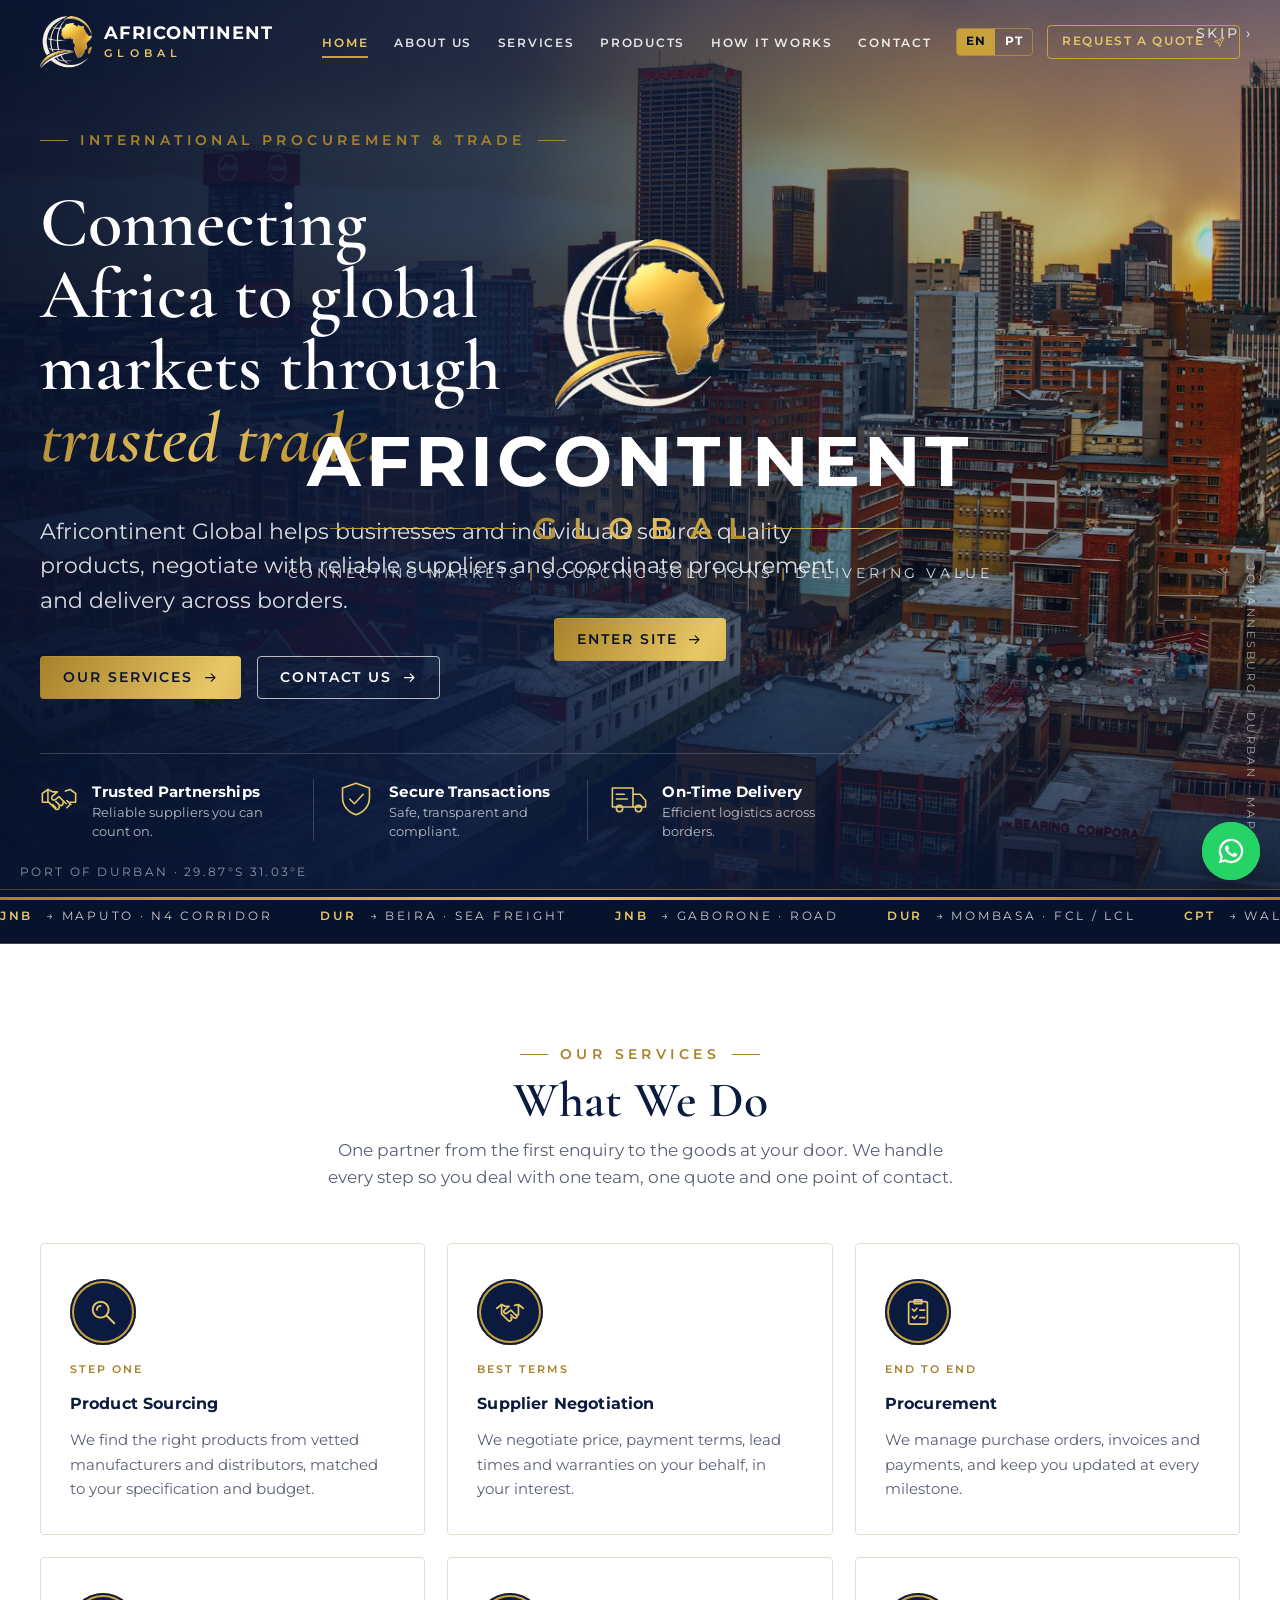
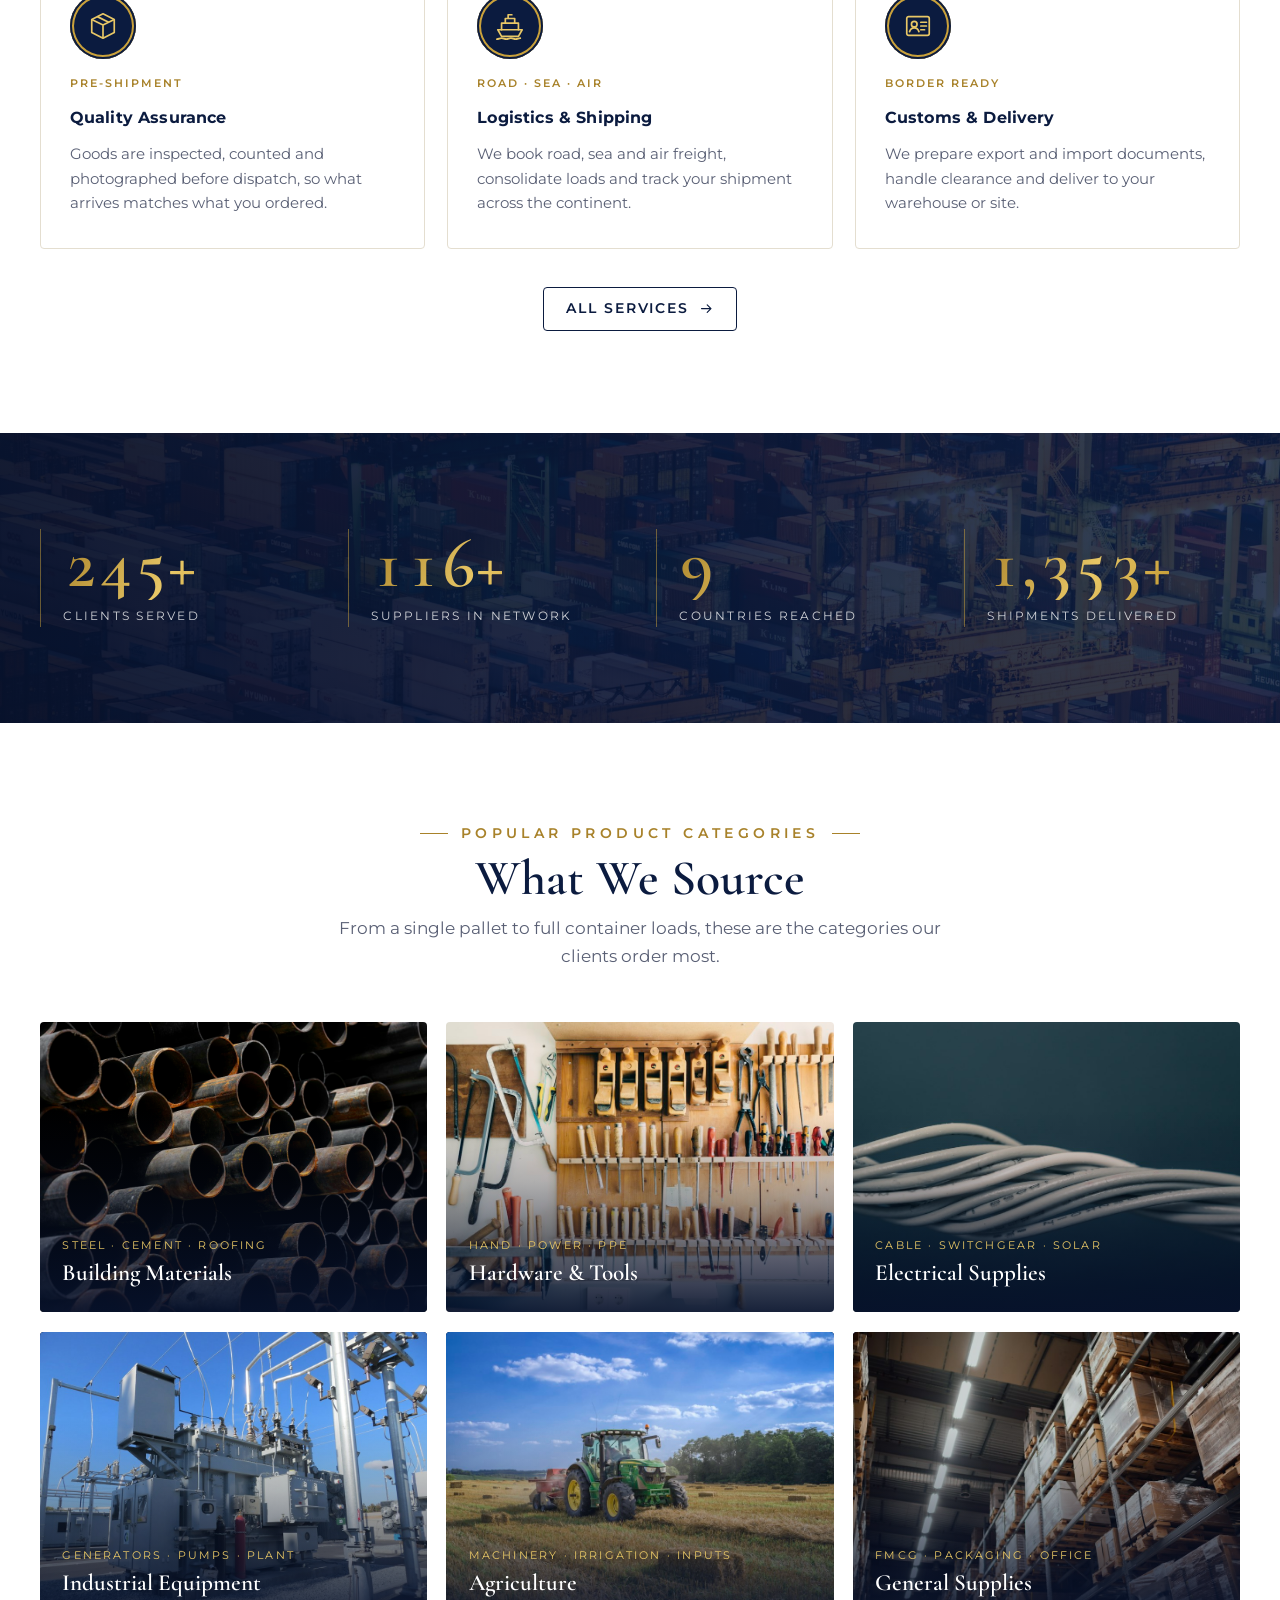
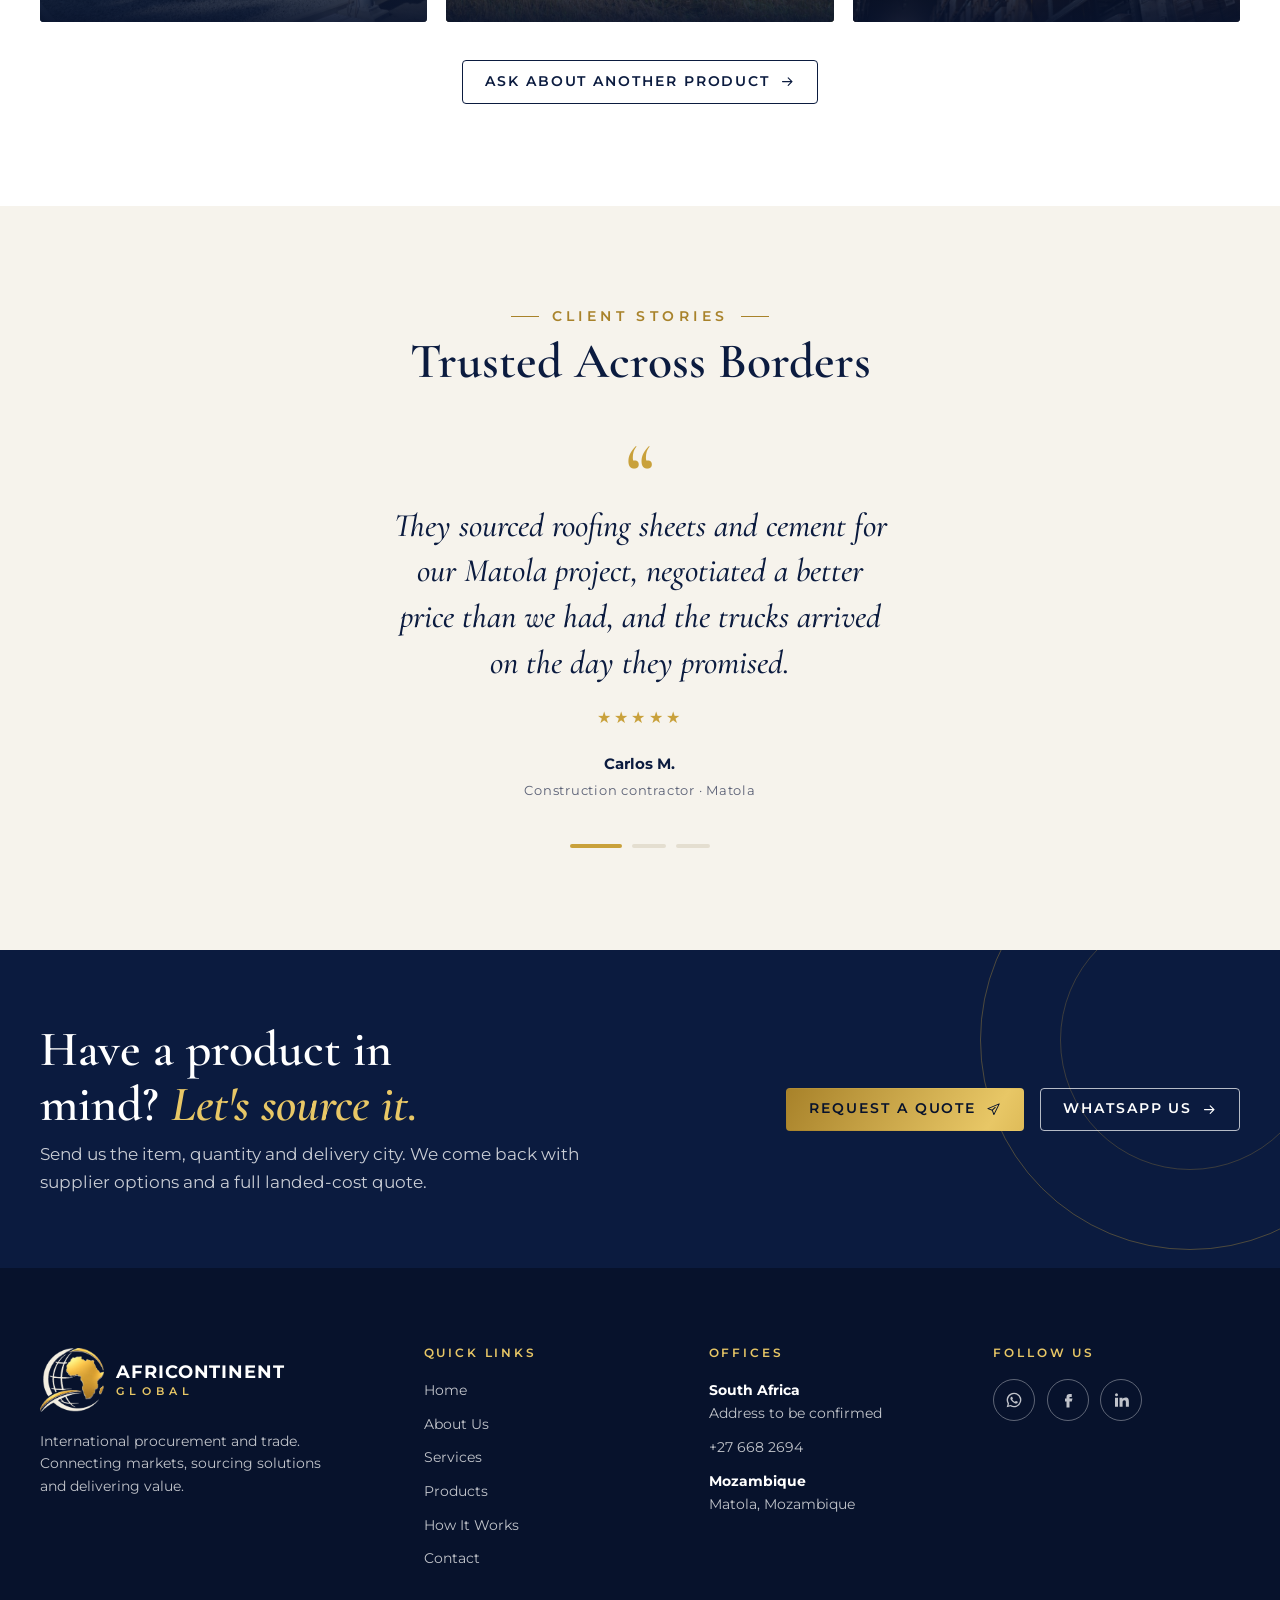
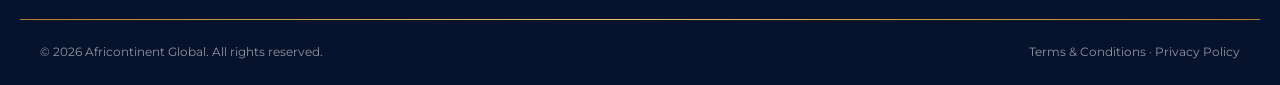
==== commit 8de65fed: "Updated website pages" ====
--- a/index.html
+++ b/index.html
@@ -239,7 +239,7 @@
     <div>
       <h4 data-i18n="ft_follow">Follow Us</h4>
       <div class="socials">
-        <a href="https://wa.me/27620054157" target="_blank" rel="noopener" aria-label="WhatsApp"><svg><use href="#i-wa"/></svg></a>
+        <a href="https://wa.me/27716682694" target="_blank" rel="noopener" aria-label="WhatsApp"><svg><use href="#i-wa"/></svg></a>
         <a href="https://facebook.com" target="_blank" rel="noopener" aria-label="Facebook"><svg><use href="#i-fb"/></svg></a>
         <a href="https://linkedin.com" target="_blank" rel="noopener" aria-label="LinkedIn"><svg><use href="#i-in"/></svg></a>
       </div>
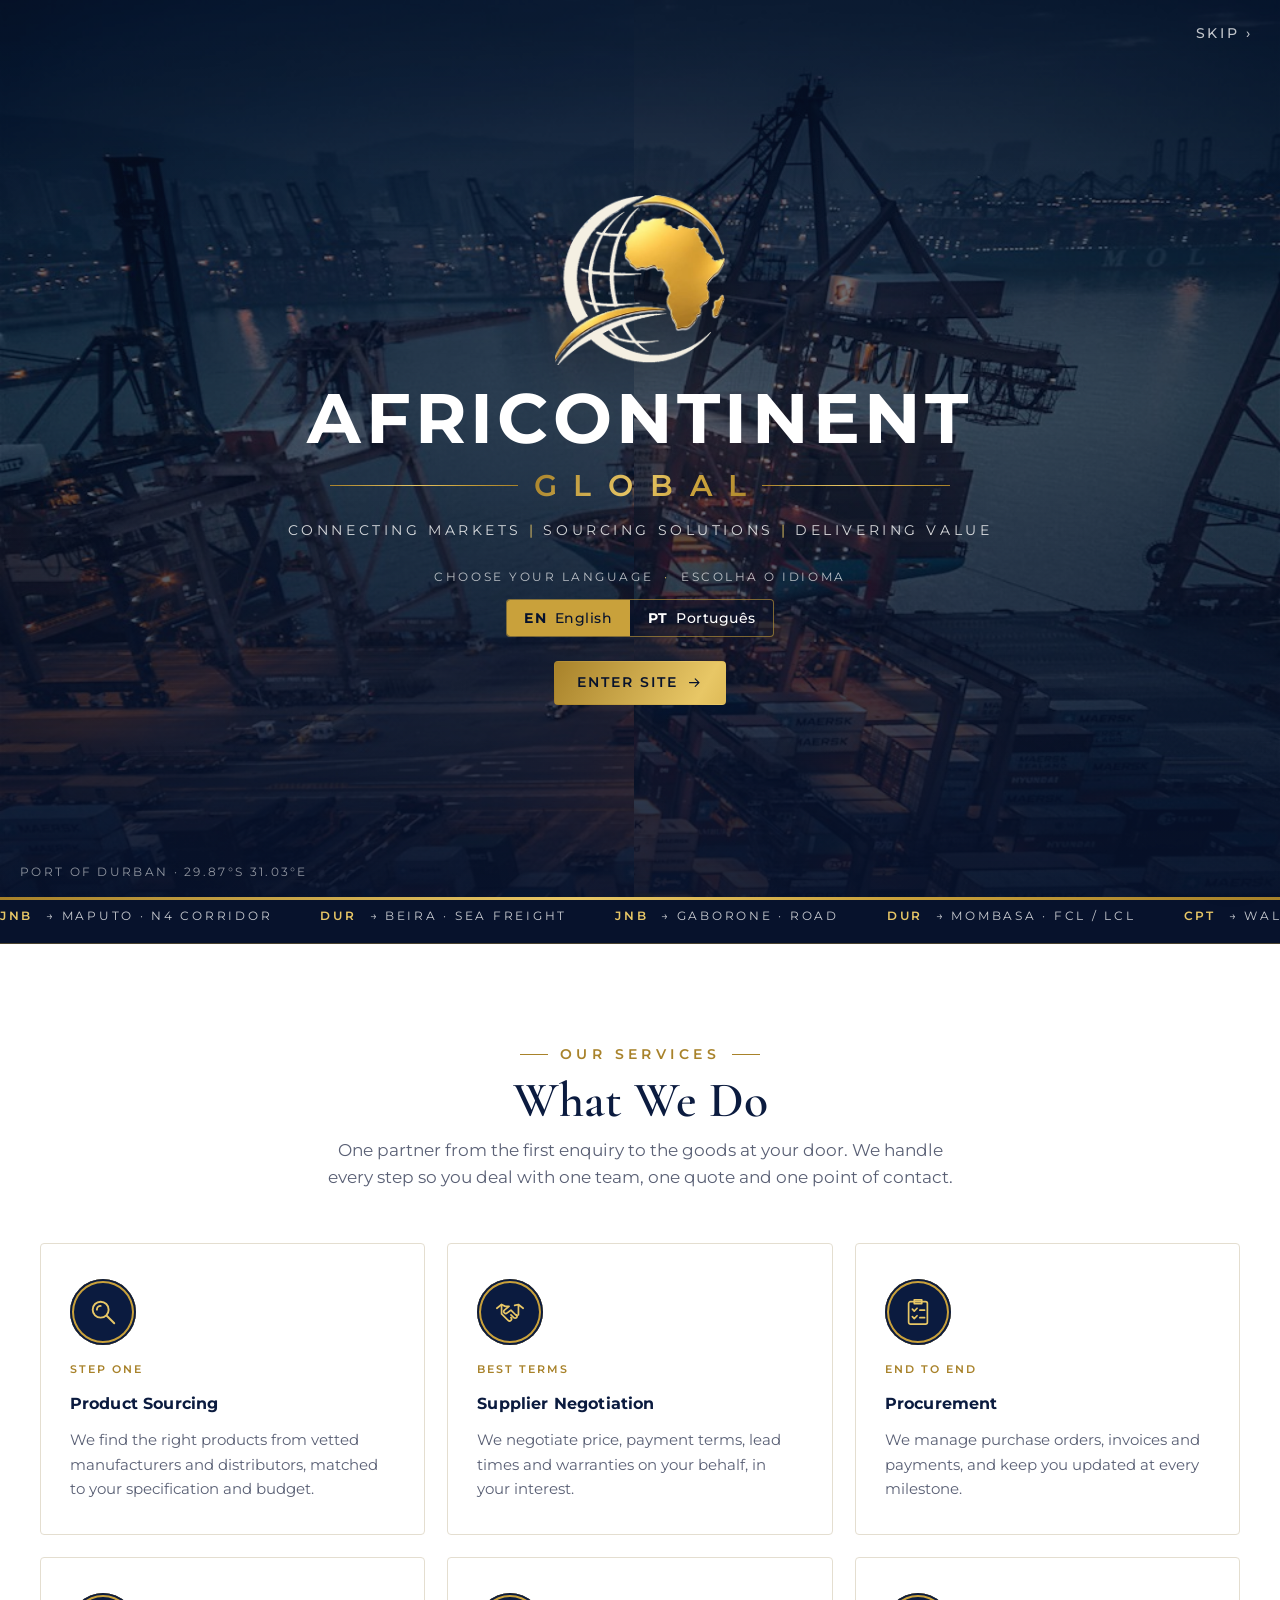
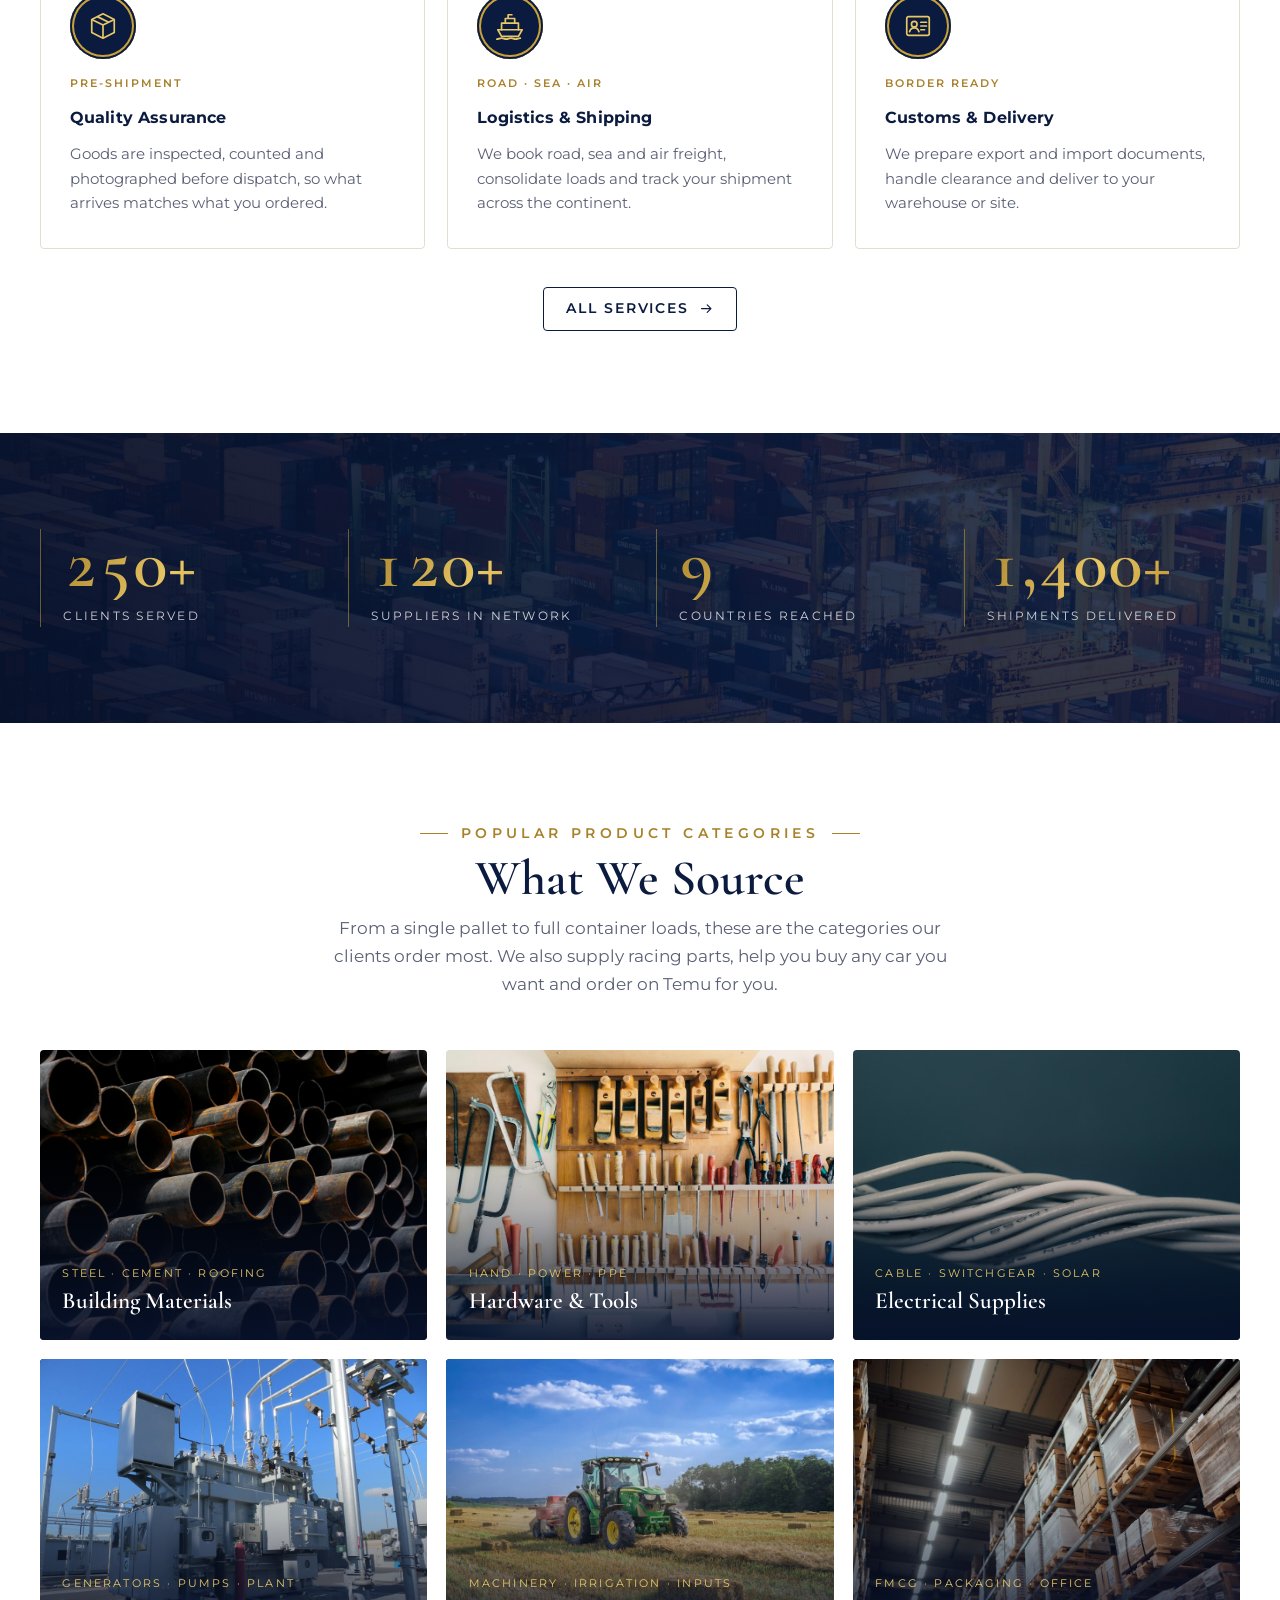
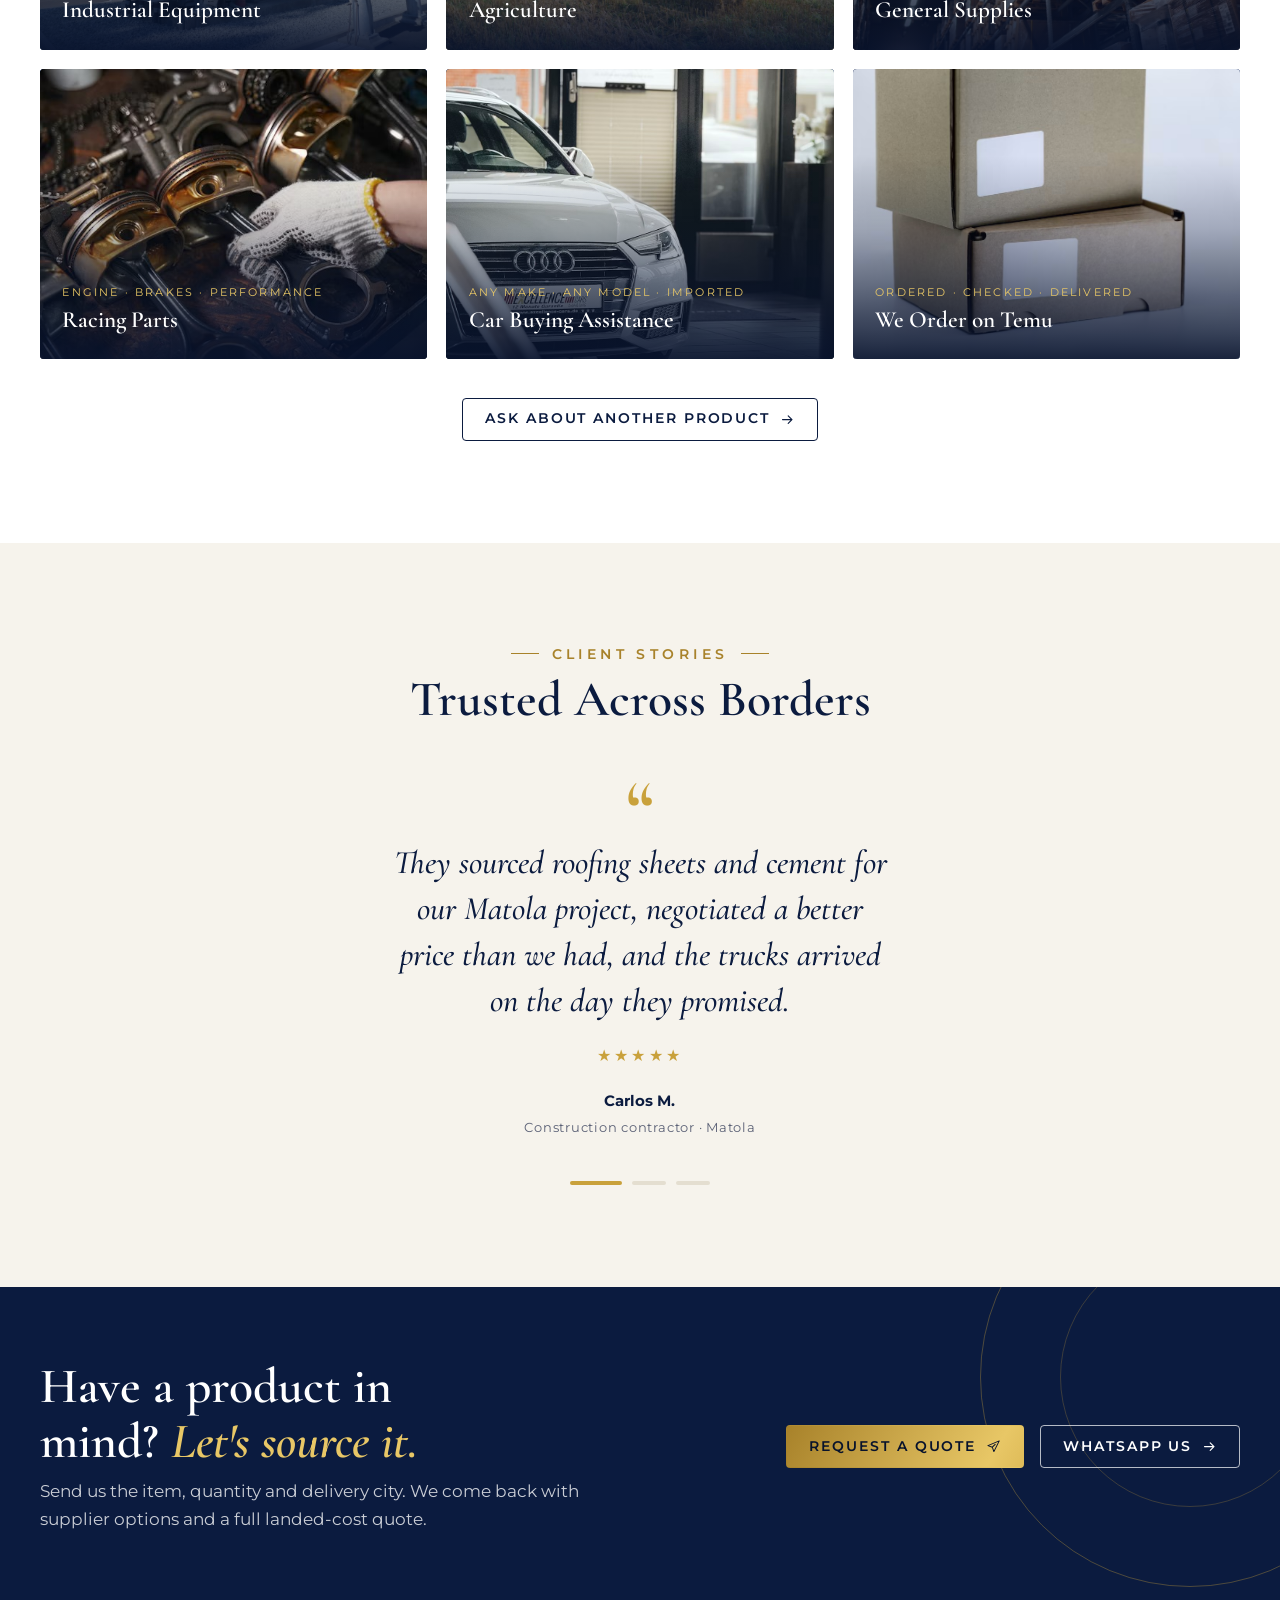
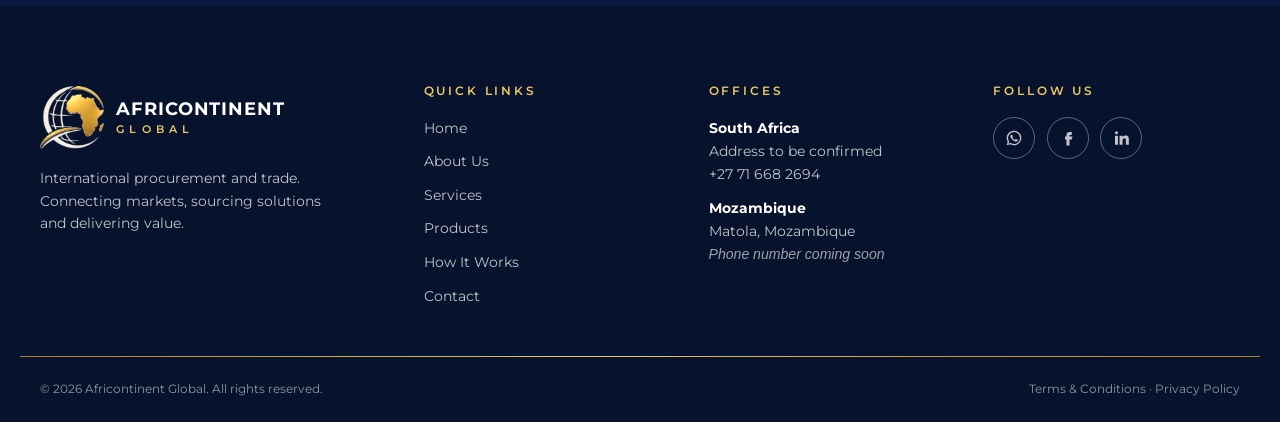
==== commit 755a2c8f: "New number,racing parts, car buyong,temu, langauge choice" ====
--- a/index.html
+++ b/index.html
@@ -52,13 +52,20 @@
     <div class="photo"><img src="assets/images/intro-cargo-ship-dusk.jpg" alt=""></div>
   </div>
 
-  <button class="intro-skip" id="introSkip" type="button">Skip ›</button>
+  <button class="intro-skip" id="introSkip" type="button" data-i18n="skip">Skip ›</button>
 
   <div class="intro-content">
     <img class="intro-emblem" src="assets/globe-light.png" alt="Africontinent Global emblem">
     <div class="intro-word" id="introWord" aria-label="Africontinent">AFRICONTINENT</div>
     <div class="intro-global"><b>GLOBAL</b></div>
-    <p class="intro-tag">Connecting Markets<i>|</i>Sourcing Solutions<i>|</i>Delivering Value</p>
+    <p class="intro-tag" data-i18n-html="intro_tag">Connecting Markets<i>|</i>Sourcing Solutions<i>|</i>Delivering Value</p>
+    <div class="intro-lang">
+      <span class="intro-lang-label"><span>Choose your language</span><i aria-hidden="true">·</i><span>Escolha o idioma</span></span>
+      <div class="lang lang-lg" role="group" aria-label="Language / Idioma">
+        <button type="button" class="on" data-lang="en"><b>EN</b> English</button>
+        <button type="button" data-lang="pt"><b>PT</b> Português</button>
+      </div>
+    </div>
     <button class="btn btn-gold" id="introEnter" type="button"><span data-i18n="enter">Enter Site</span><svg><use href="#i-arrow"/></svg></button>
   </div>
 
@@ -175,7 +182,7 @@
     <div class="section-head reveal">
       <span class="eyebrow" data-i18n="prod_eyebrow">Popular Product Categories</span>
       <h2 data-i18n="prod_title">What We Source</h2>
-      <p data-i18n="prod_lede">From a single pallet to full container loads, these are the categories our clients order most.</p>
+      <p data-i18n="prod_lede_home">From a single pallet to full container loads, these are the categories our clients order most. We also supply racing parts, help you buy any car you want and order on Temu for you.</p>
     </div>
     <div class="products-grid">
       <a href="contact.html?product=Building+Materials" class="product reveal" data-product="Building Materials"><div class="photo"><img loading="lazy" src="assets/images/building-materials-steel-pipes.jpg" alt="Stack of steel pipes"></div><div class="product-label"><span class="hs">Steel · Cement · Roofing</span><h3 data-i18n="p1">Building Materials</h3><span class="more"><span data-i18n="view">View products</span> →</span></div></a>
@@ -184,6 +191,9 @@
       <a href="contact.html?product=Industrial+Equipment" class="product reveal" data-product="Industrial Equipment"><div class="photo"><img loading="lazy" src="assets/images/industrial-transformer.jpg" alt="Electrical transformer in a substation"></div><div class="product-label"><span class="hs">Generators · Pumps · Plant</span><h3 data-i18n="p4">Industrial Equipment</h3><span class="more"><span data-i18n="view">View products</span> →</span></div></a>
       <a href="contact.html?product=Agriculture" class="product reveal" data-product="Agriculture"><div class="photo"><img loading="lazy" src="assets/images/agriculture-tractor.jpg" alt="Green tractor in a grass field"></div><div class="product-label"><span class="hs">Machinery · Irrigation · Inputs</span><h3 data-i18n="p5">Agriculture</h3><span class="more"><span data-i18n="view">View products</span> →</span></div></a>
       <a href="contact.html?product=General+Supplies" class="product reveal" data-product="General Supplies"><div class="photo"><img loading="lazy" src="assets/images/general-supplies-warehouse.jpg" alt="Cardboard boxes on warehouse racks"></div><div class="product-label"><span class="hs">FMCG · Packaging · Office</span><h3 data-i18n="p6">General Supplies</h3><span class="more"><span data-i18n="view">View products</span> →</span></div></a>
+      <a href="contact.html?product=Racing+Parts" class="product reveal" data-product="Racing Parts"><div class="photo"><img loading="lazy" src="assets/images/racing-parts.jpg" alt="Engine pistons and connecting rods"></div><div class="product-label"><span class="hs">Engine · Brakes · Performance</span><h3 data-i18n="p7">Racing Parts</h3><span class="more"><span data-i18n="view">View products</span> →</span></div></a>
+      <a href="contact.html?product=Car+Buying+Assistance" class="product reveal" data-product="Car Buying Assistance"><div class="photo"><img loading="lazy" src="assets/images/car-showroom.jpg" alt="White car parked in a showroom"></div><div class="product-label"><span class="hs">Any make · Any model · Imported</span><h3 data-i18n="p8">Car Buying Assistance</h3><span class="more"><span data-i18n="view">View products</span> →</span></div></a>
+      <a href="contact.html?product=Temu+Orders" class="product reveal" data-product="Temu Orders"><div class="photo"><img loading="lazy" src="assets/images/temu-delivery-parcel.jpg" alt="Delivery parcel box on a table"></div><div class="product-label"><span class="hs">Ordered · Checked · Delivered</span><h3 data-i18n="p9">We Order on Temu</h3><span class="more"><span data-i18n="view">View products</span> →</span></div></a>
     </div>
     <div class="products-cta reveal"><a href="contact.html" class="btn btn-outline-navy"><span data-i18n="more_products">Ask About Another Product</span><svg><use href="#i-arrow"/></svg></a></div>
   </div>
@@ -215,7 +225,7 @@
     </div>
     <div class="cta-actions reveal">
       <a href="contact.html" class="btn btn-gold"><span data-i18n="quote">Request a Quote</span><svg><use href="#i-send"/></svg></a>
-      <a href="https://wa.me/27620054157" target="_blank" rel="noopener" class="btn btn-outline-light"><span>WhatsApp Us</span><svg><use href="#i-arrow"/></svg></a>
+      <a href="https://wa.me/27716682694" target="_blank" rel="noopener" class="btn btn-outline-light"><span>WhatsApp Us</span><svg><use href="#i-arrow"/></svg></a>
     </div>
   </div>
 </section>
@@ -234,7 +244,7 @@
     </div>
     <div>
       <h4 data-i18n="ft_offices">Offices</h4>
-      <ul><li><b style="color:#fff">South Africa</b><br>Address to be confirmed</li> <li>+27 668 2694</li><li><b style="color:#fff">Mozambique</b><br>Matola, Mozambique</li></ul>
+      <ul><li><b style="color:#fff">South Africa</b><br>Address to be confirmed<br>+27 71 668 2694</li><li><b style="color:#fff">Mozambique</b><br>Matola, Mozambique<br><span class="soon" data-i18n="mz_phone">Phone number coming soon</span></li></ul>
     </div>
     <div>
       <h4 data-i18n="ft_follow">Follow Us</h4>
--- a/css/style.css
+++ b/css/style.css
@@ -535,3 +535,23 @@
   .ticks { grid-template-columns: minmax(0, 1fr); }
   .cta-actions .btn { flex: 1 1 auto; justify-content: center; }
 }
+
+/* ---------- Welcome-page language choice ---------- */
+.intro-lang { display: grid; justify-items: center; gap: .7rem; margin-top: .6rem; opacity: 0; animation: fadeIn .8s 2.45s forwards; }
+.intro-lang-label { font-size: .72rem; letter-spacing: .22em; text-transform: uppercase; color: rgba(255,255,255,.7); }
+.lang.lang-lg { background: rgba(7,18,44,.45); backdrop-filter: blur(4px); }
+.lang.lang-lg button { font: 500 .85rem/1 var(--f-body); letter-spacing: .04em; padding: .85em 1.3em; display: inline-flex; gap: .55em; align-items: center; transition: background .25s, color .25s; }
+.lang.lang-lg button b { font-weight: 700; letter-spacing: .1em; }
+.lang.lang-lg button:not(.on):hover { background: rgba(201,161,59,.18); }
+.intro .intro-lang + .btn { margin-top: .4rem; }
+
+/* "Coming soon" phone lines */
+.soon { font-style: italic; opacity: .8; font-weight: 400; }
+
+/* 9 product cards: keep the last one from sitting alone at 2 columns */
+@media (min-width: 681px) and (max-width: 960px) {
+  .products-grid > .product:last-child:nth-child(odd) { grid-column: 1 / -1; aspect-ratio: 16 / 7; }
+}
+.intro-lang-label { display: flex; flex-wrap: wrap; justify-content: center; gap: .2rem .7rem; }
+.intro-lang-label i { font-style: normal; color: var(--gold-hi); }
+@media (max-width: 480px) { .intro-lang-label { flex-direction: column; align-items: center; } .intro-lang-label i { display: none; } }
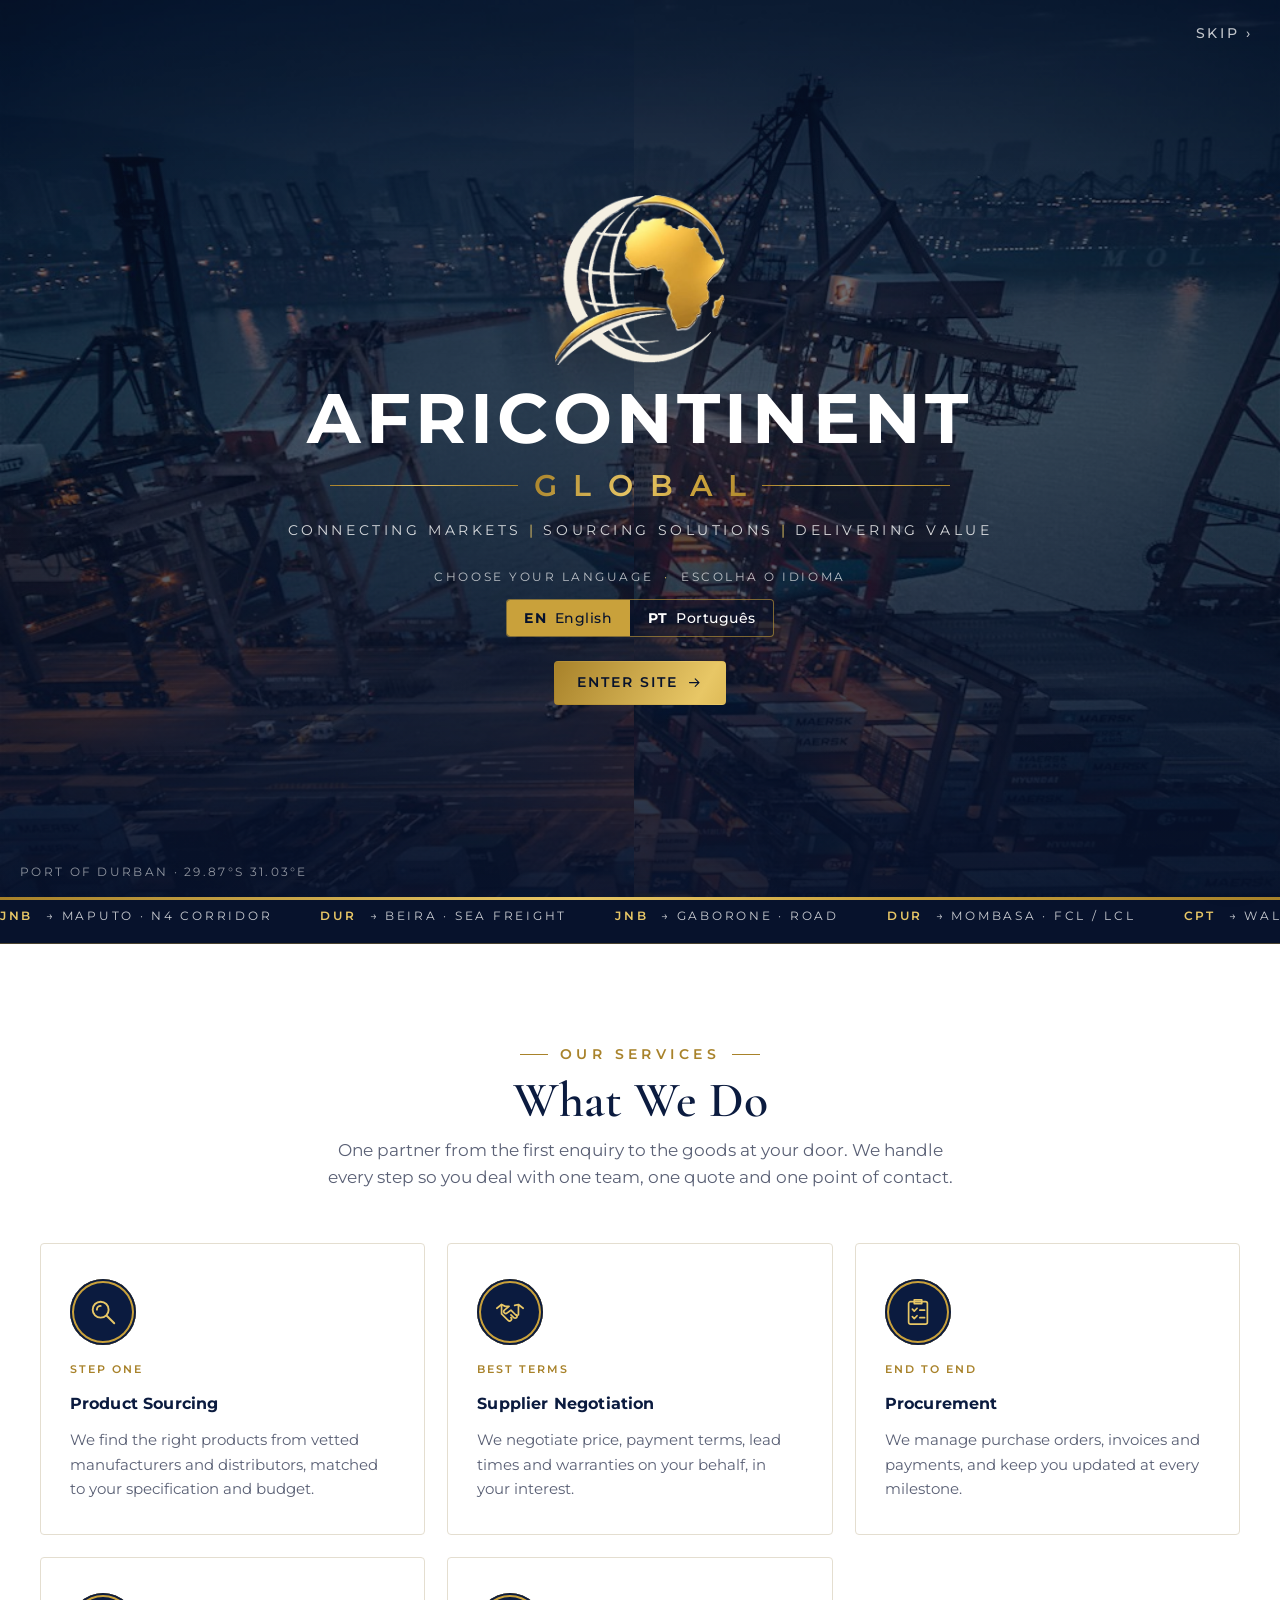
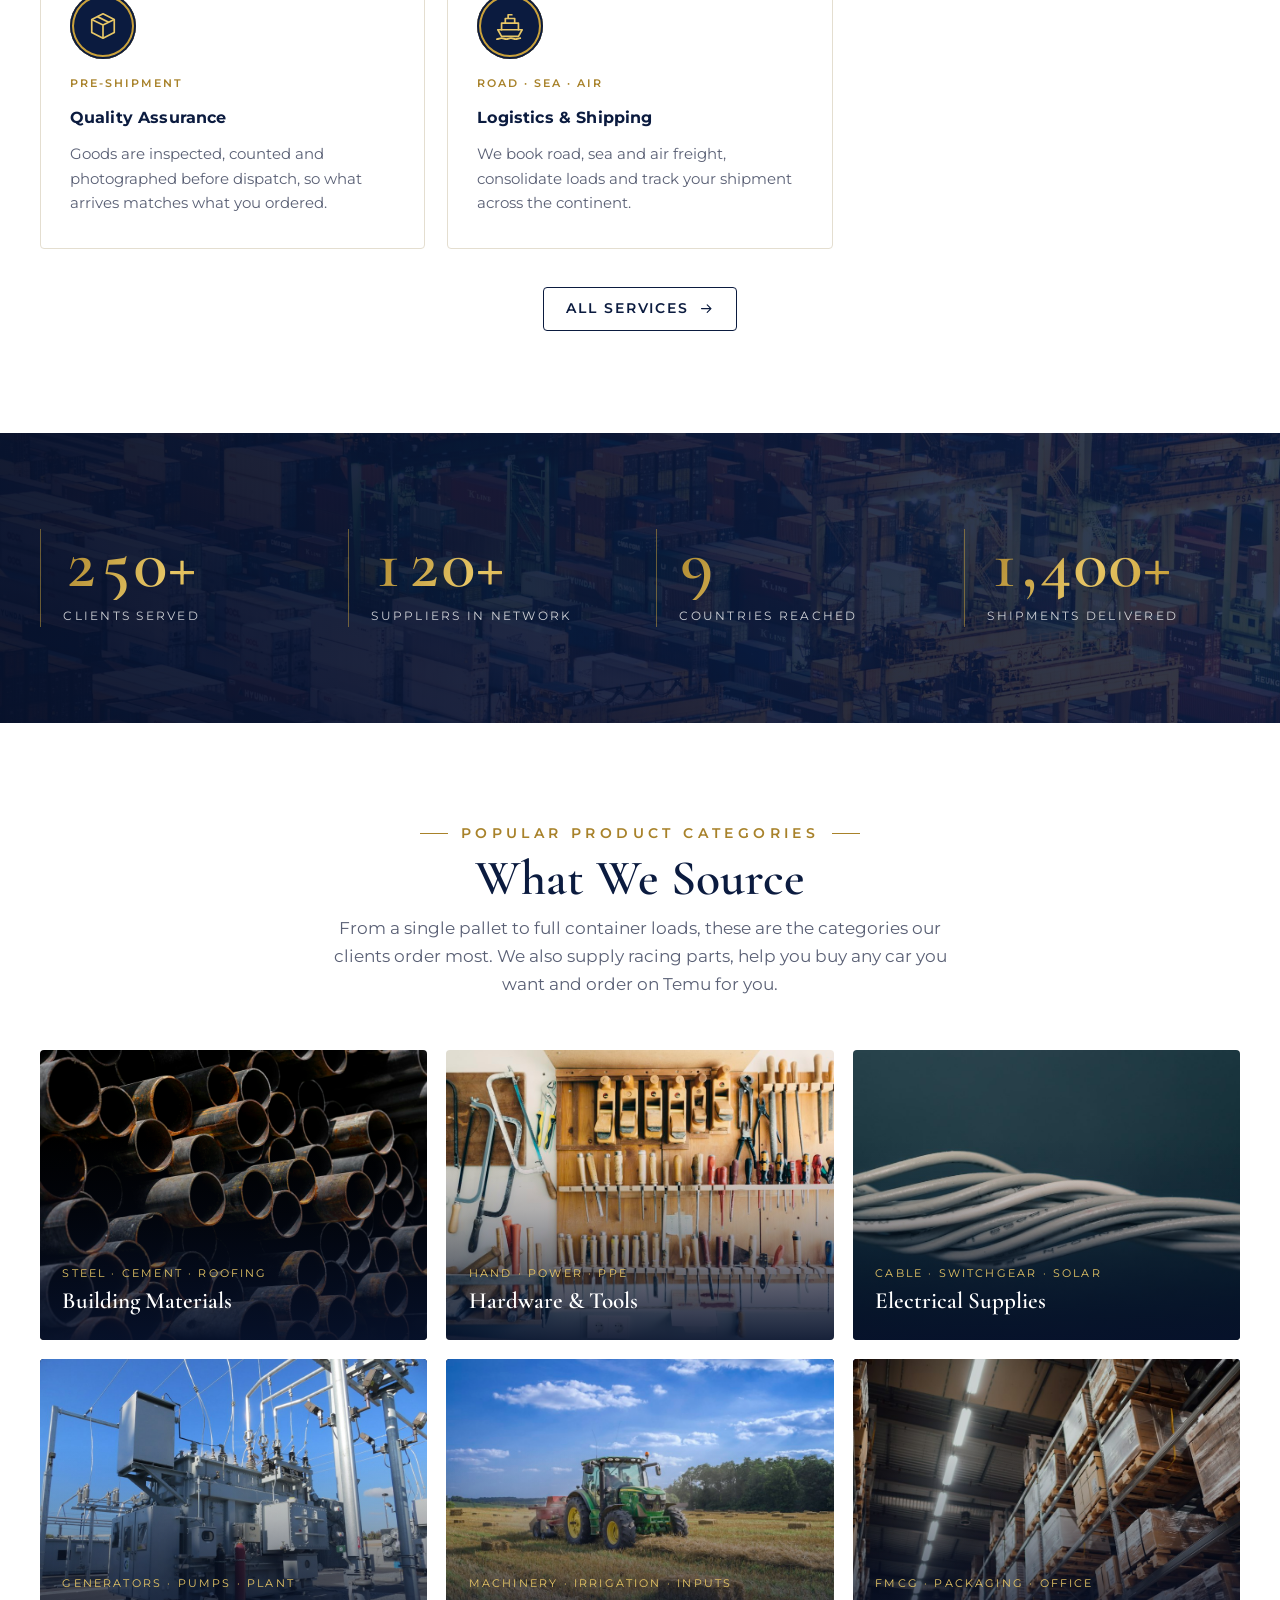
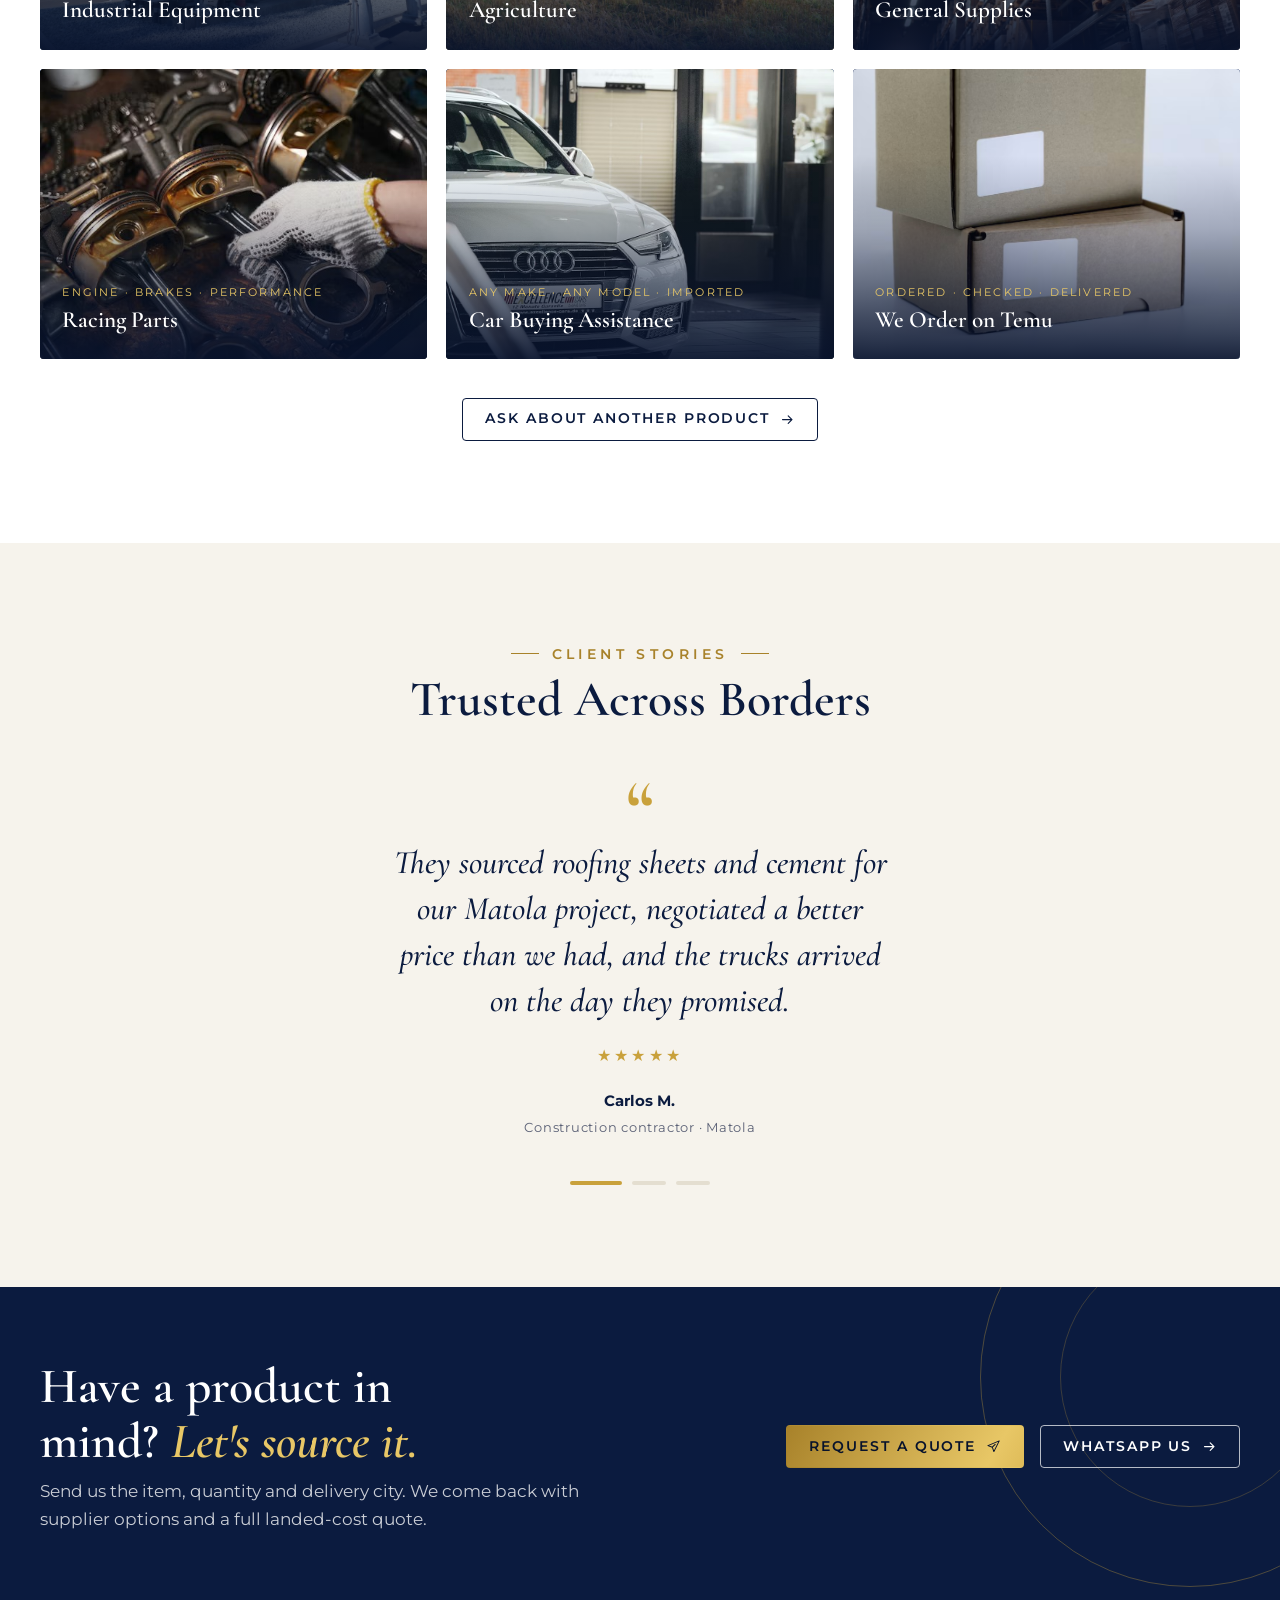
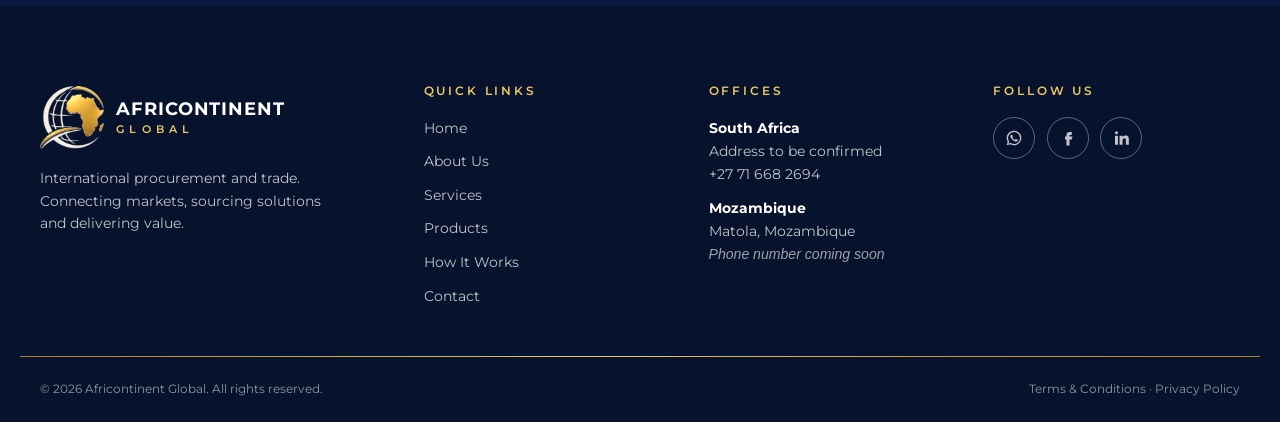
==== commit cbafc38d: "Change pn the index page" ====
--- a/index.html
+++ b/index.html
@@ -159,7 +159,7 @@
       <article class="service reveal"><div class="icon-ring"><svg><use href="#i-clipboard"/></svg></div><span class="tag">End to end</span><h3 data-i18n="s3">Procurement</h3><p data-i18n="s3d">We manage purchase orders, invoices and payments, and keep you updated at every milestone.</p></article>
       <article class="service reveal"><div class="icon-ring"><svg><use href="#i-box"/></svg></div><span class="tag">Pre-shipment</span><h3 data-i18n="s4">Quality Assurance</h3><p data-i18n="s4d">Goods are inspected, counted and photographed before dispatch, so what arrives matches what you ordered.</p></article>
       <article class="service reveal"><div class="icon-ring"><svg><use href="#i-ship"/></svg></div><span class="tag">Road · Sea · Air</span><h3 data-i18n="s5">Logistics &amp; Shipping</h3><p data-i18n="s5d">We book road, sea and air freight, consolidate loads and track your shipment across the continent.</p></article>
-      <article class="service reveal"><div class="icon-ring"><svg><use href="#i-customs"/></svg></div><span class="tag">Border ready</span><h3 data-i18n="s6">Customs &amp; Delivery</h3><p data-i18n="s6d">We prepare export and import documents, handle clearance and deliver to your warehouse or site.</p></article>
+    
     </div>
   <div class="section-more reveal"><a href="services.html" class="btn btn-outline-navy"><span data-i18n="all_services">All Services</span><svg><use href="#i-arrow"/></svg></a></div>
   </div>
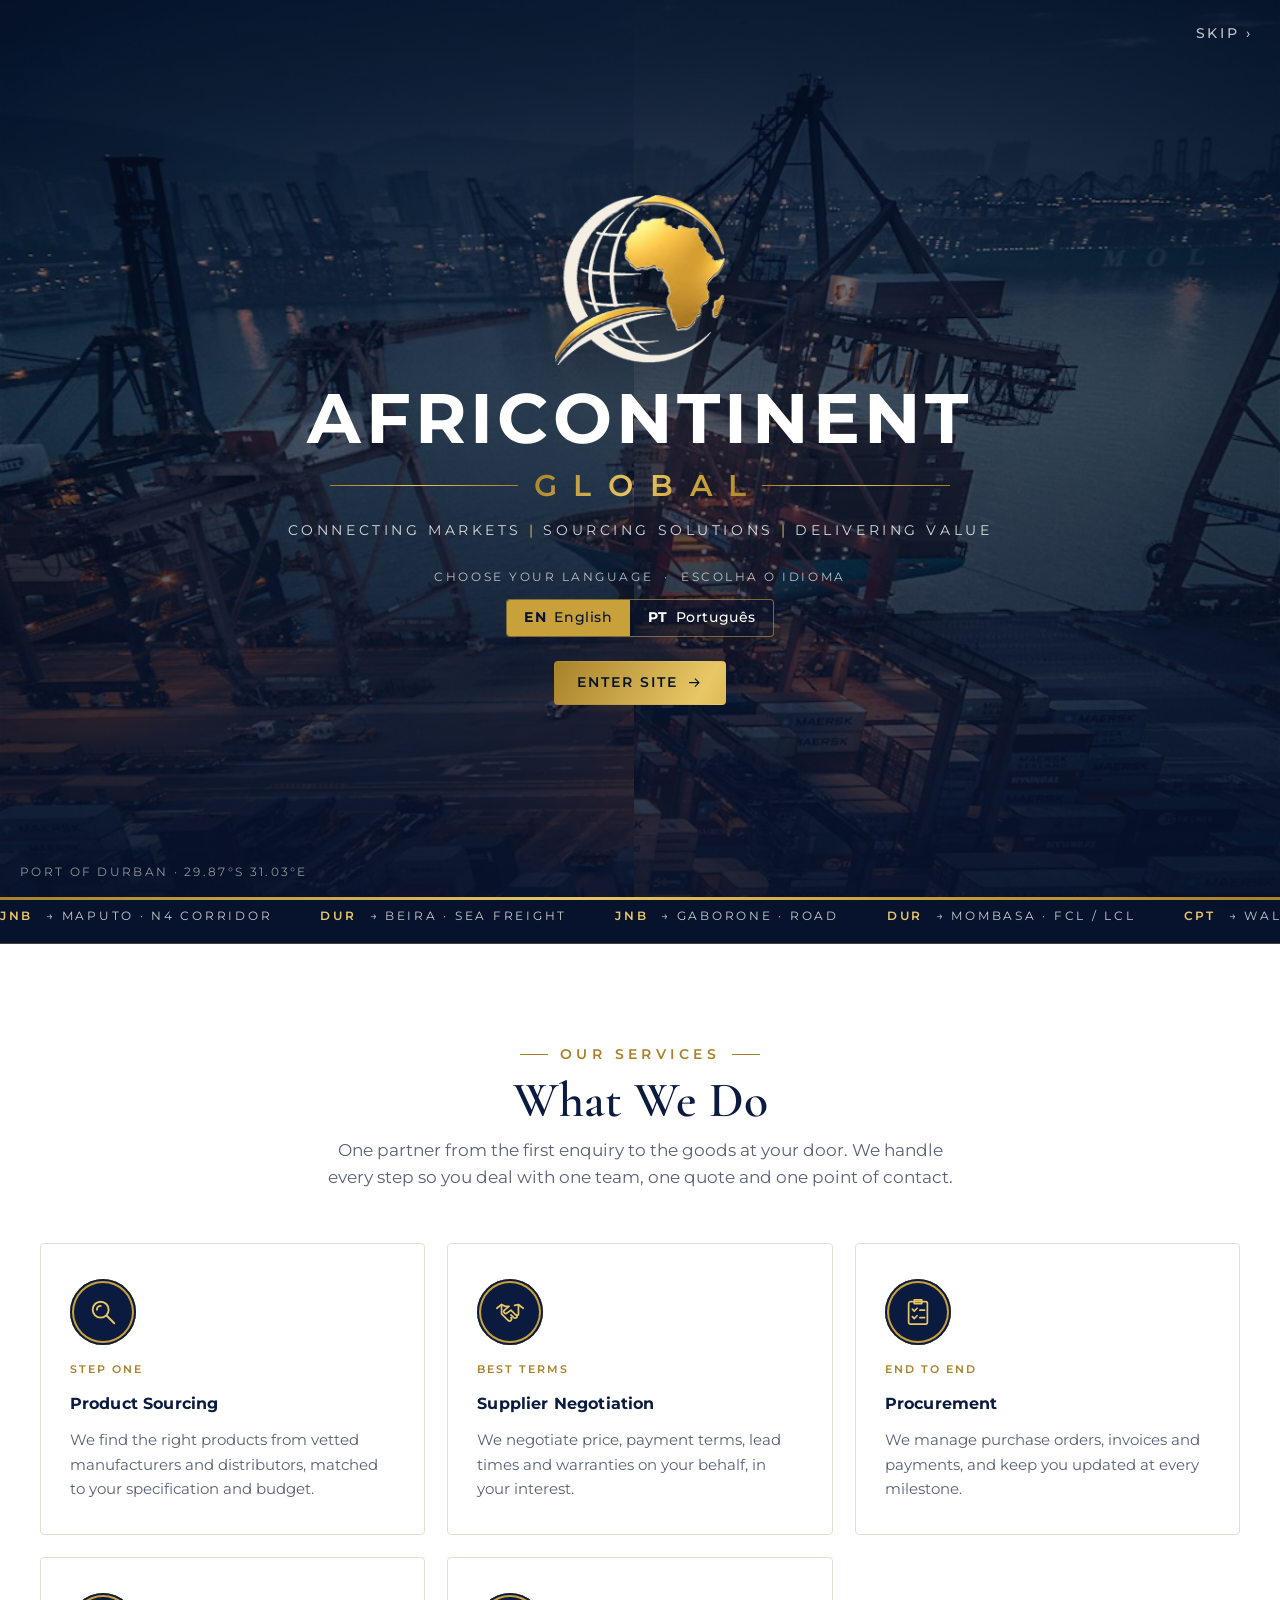
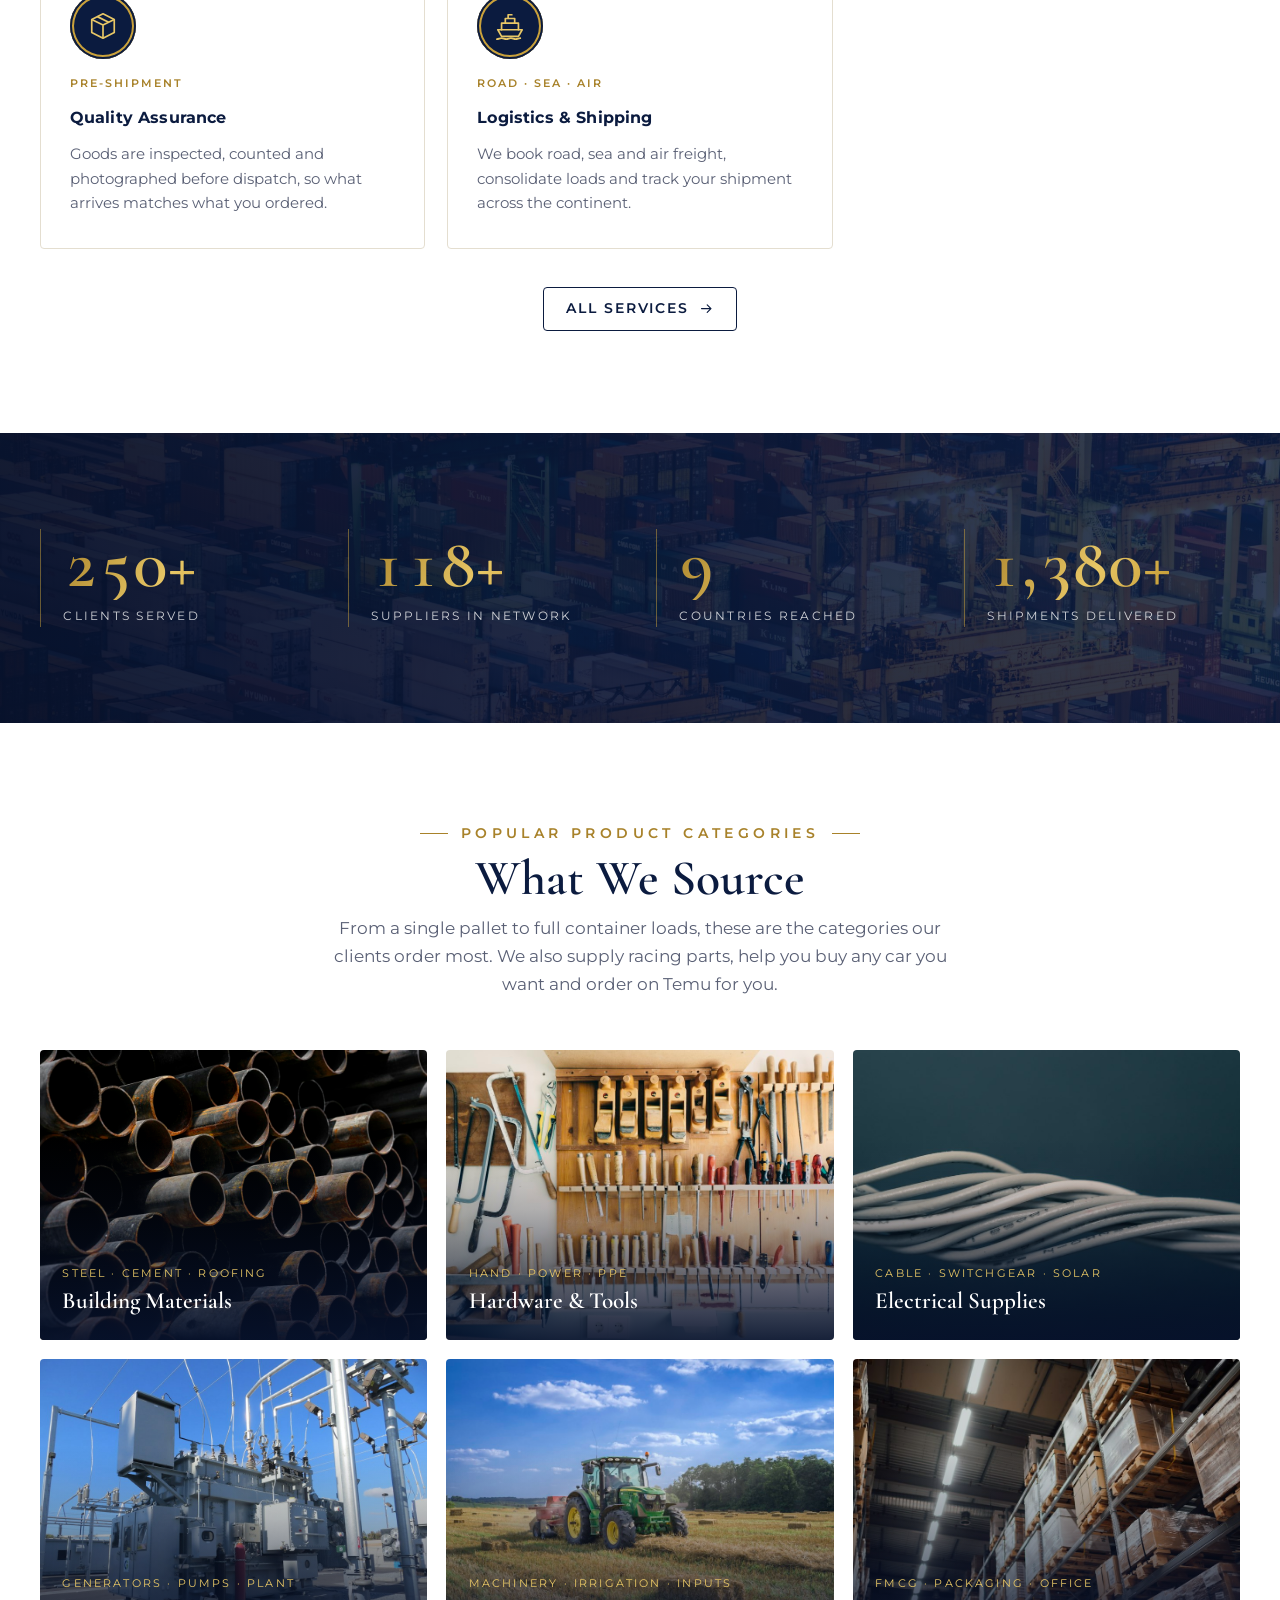
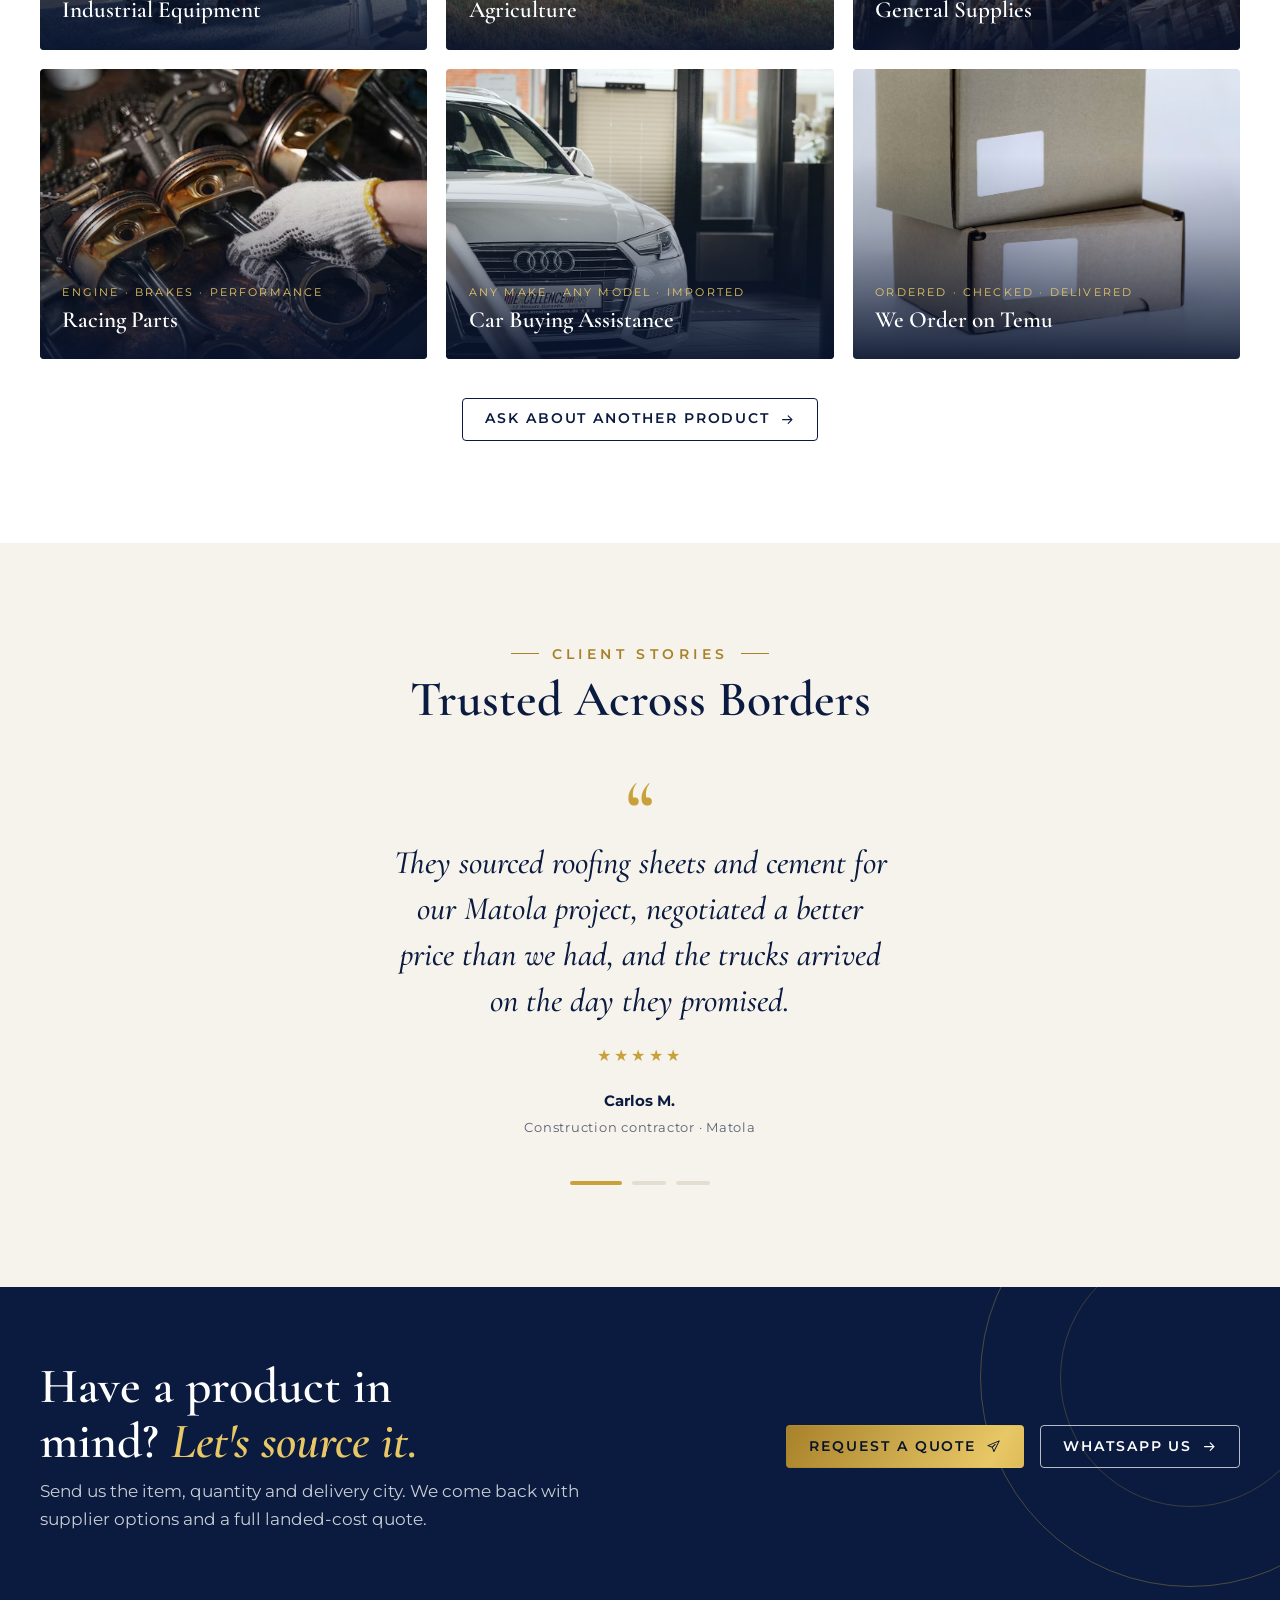
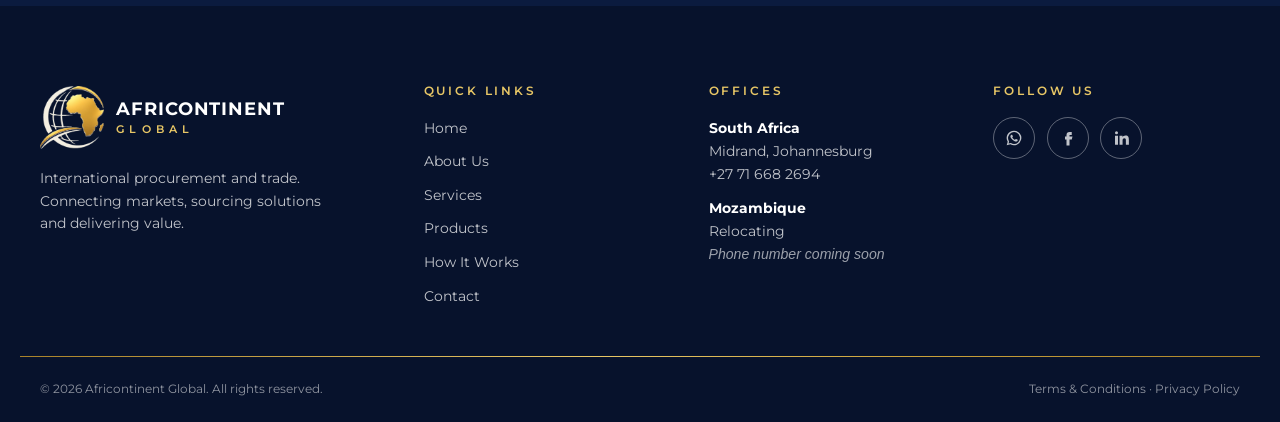
==== commit bd7a07e8: "Add some more infomation" ====
--- a/index.html
+++ b/index.html
@@ -193,7 +193,7 @@
       <a href="contact.html?product=General+Supplies" class="product reveal" data-product="General Supplies"><div class="photo"><img loading="lazy" src="assets/images/general-supplies-warehouse.jpg" alt="Cardboard boxes on warehouse racks"></div><div class="product-label"><span class="hs">FMCG · Packaging · Office</span><h3 data-i18n="p6">General Supplies</h3><span class="more"><span data-i18n="view">View products</span> →</span></div></a>
       <a href="contact.html?product=Racing+Parts" class="product reveal" data-product="Racing Parts"><div class="photo"><img loading="lazy" src="assets/images/racing-parts.jpg" alt="Engine pistons and connecting rods"></div><div class="product-label"><span class="hs">Engine · Brakes · Performance</span><h3 data-i18n="p7">Racing Parts</h3><span class="more"><span data-i18n="view">View products</span> →</span></div></a>
       <a href="contact.html?product=Car+Buying+Assistance" class="product reveal" data-product="Car Buying Assistance"><div class="photo"><img loading="lazy" src="assets/images/car-showroom.jpg" alt="White car parked in a showroom"></div><div class="product-label"><span class="hs">Any make · Any model · Imported</span><h3 data-i18n="p8">Car Buying Assistance</h3><span class="more"><span data-i18n="view">View products</span> →</span></div></a>
-      <a href="contact.html?product=Temu+Orders" class="product reveal" data-product="Temu Orders"><div class="photo"><img loading="lazy" src="assets/images/temu-delivery-parcel.jpg" alt="Delivery parcel box on a table"></div><div class="product-label"><span class="hs">Ordered · Checked · Delivered</span><h3 data-i18n="p9">We Order on Temu</h3><span class="more"><span data-i18n="view">View products</span> →</span></div></a>
+      <a href="contact.html?product=Temu+Orders" class="product reveal" data-product="Temu Orders"><div class="photo"><img loading="lazy" src="assets/images/temu-delivery-parcel.jpg" alt="Delivery parcel box on a table"></div><div class="product-label"><span class="hs">Ordered · Checked · Delivered</span><h3 data-i18n="p9">We Order on Temu </h3><span class="more"><span data-i18n="view">View products</span> →</span></div></a>
     </div>
     <div class="products-cta reveal"><a href="contact.html" class="btn btn-outline-navy"><span data-i18n="more_products">Ask About Another Product</span><svg><use href="#i-arrow"/></svg></a></div>
   </div>
@@ -244,7 +244,7 @@
     </div>
     <div>
       <h4 data-i18n="ft_offices">Offices</h4>
-      <ul><li><b style="color:#fff">South Africa</b><br>Address to be confirmed<br>+27 71 668 2694</li><li><b style="color:#fff">Mozambique</b><br>Matola, Mozambique<br><span class="soon" data-i18n="mz_phone">Phone number coming soon</span></li></ul>
+      <ul><li><b style="color:#fff">South Africa</b><br>Midrand, Johannesburg<br>+27 71 668 2694</li><li><b style="color:#fff">Mozambique</b><br>Relocating<br><span class="soon" data-i18n="mz_phone">Phone number coming soon</span></li></ul>
     </div>
     <div>
       <h4 data-i18n="ft_follow">Follow Us</h4>
